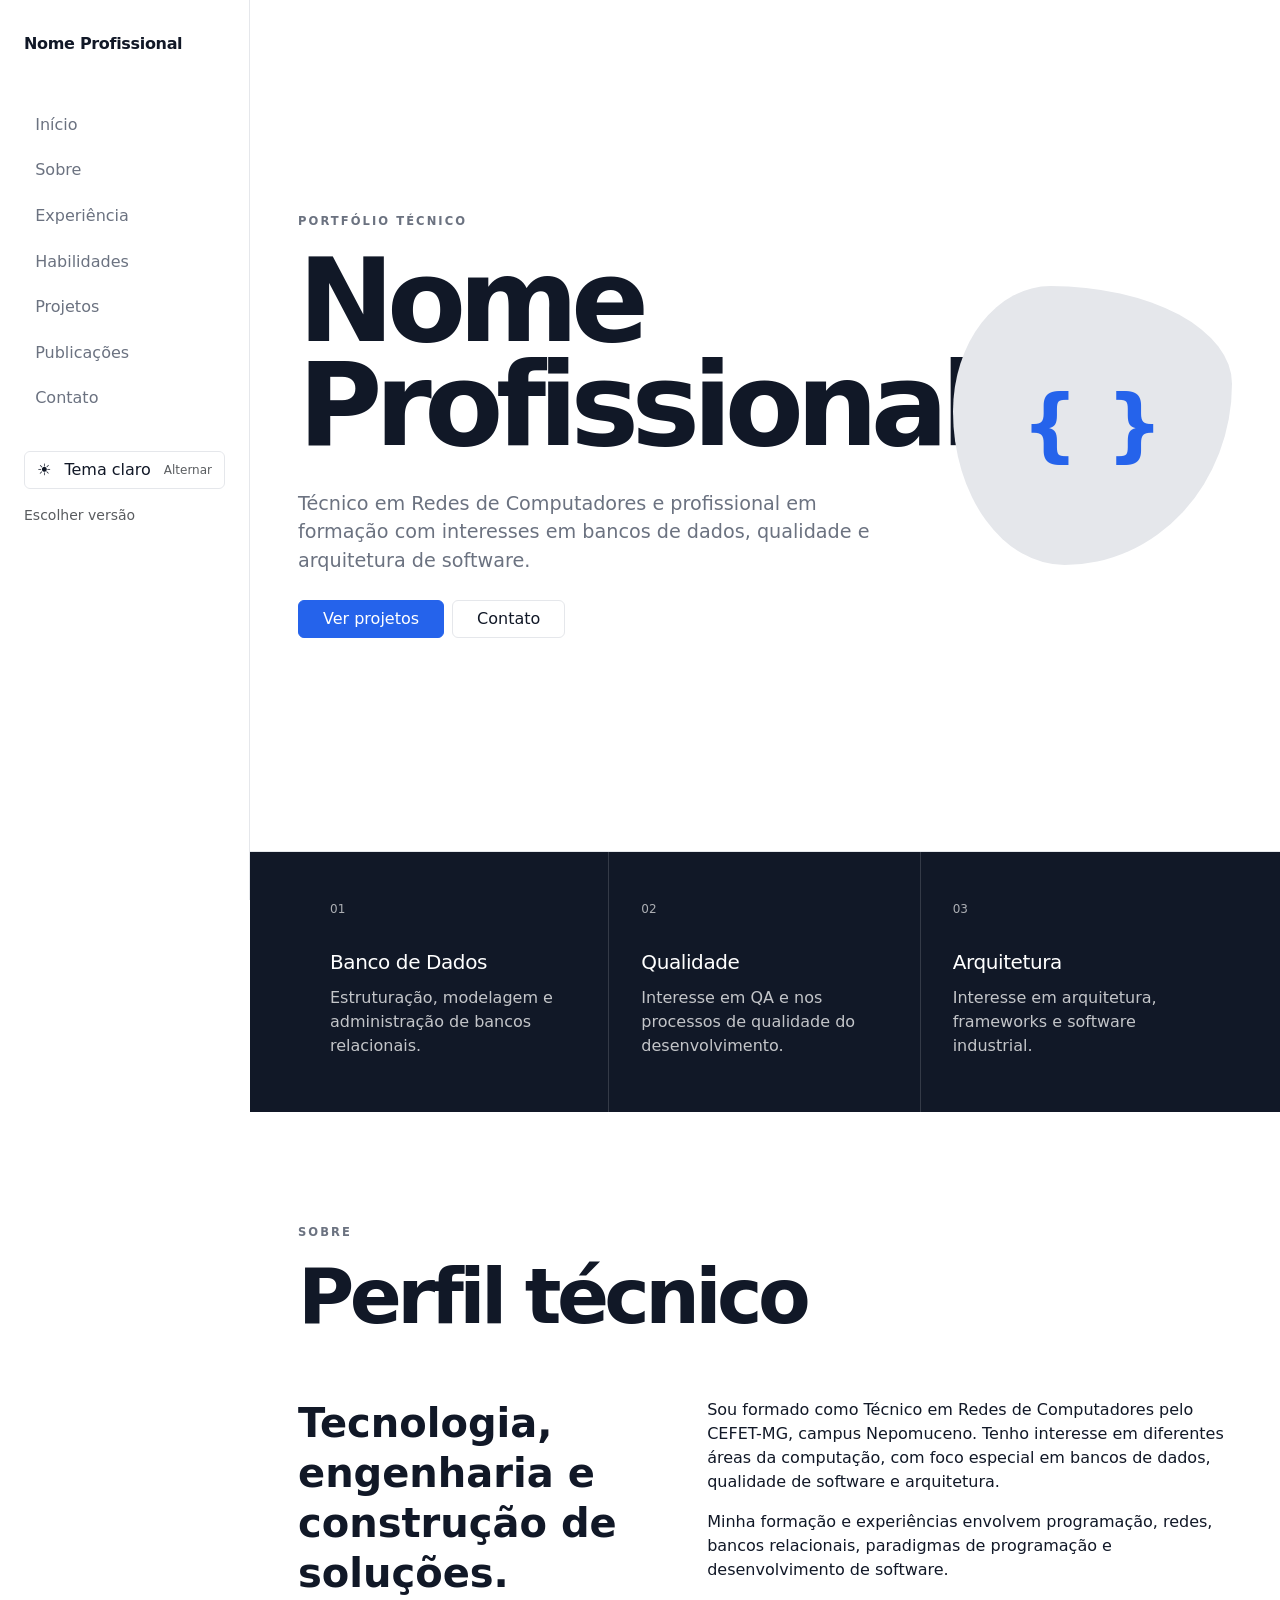
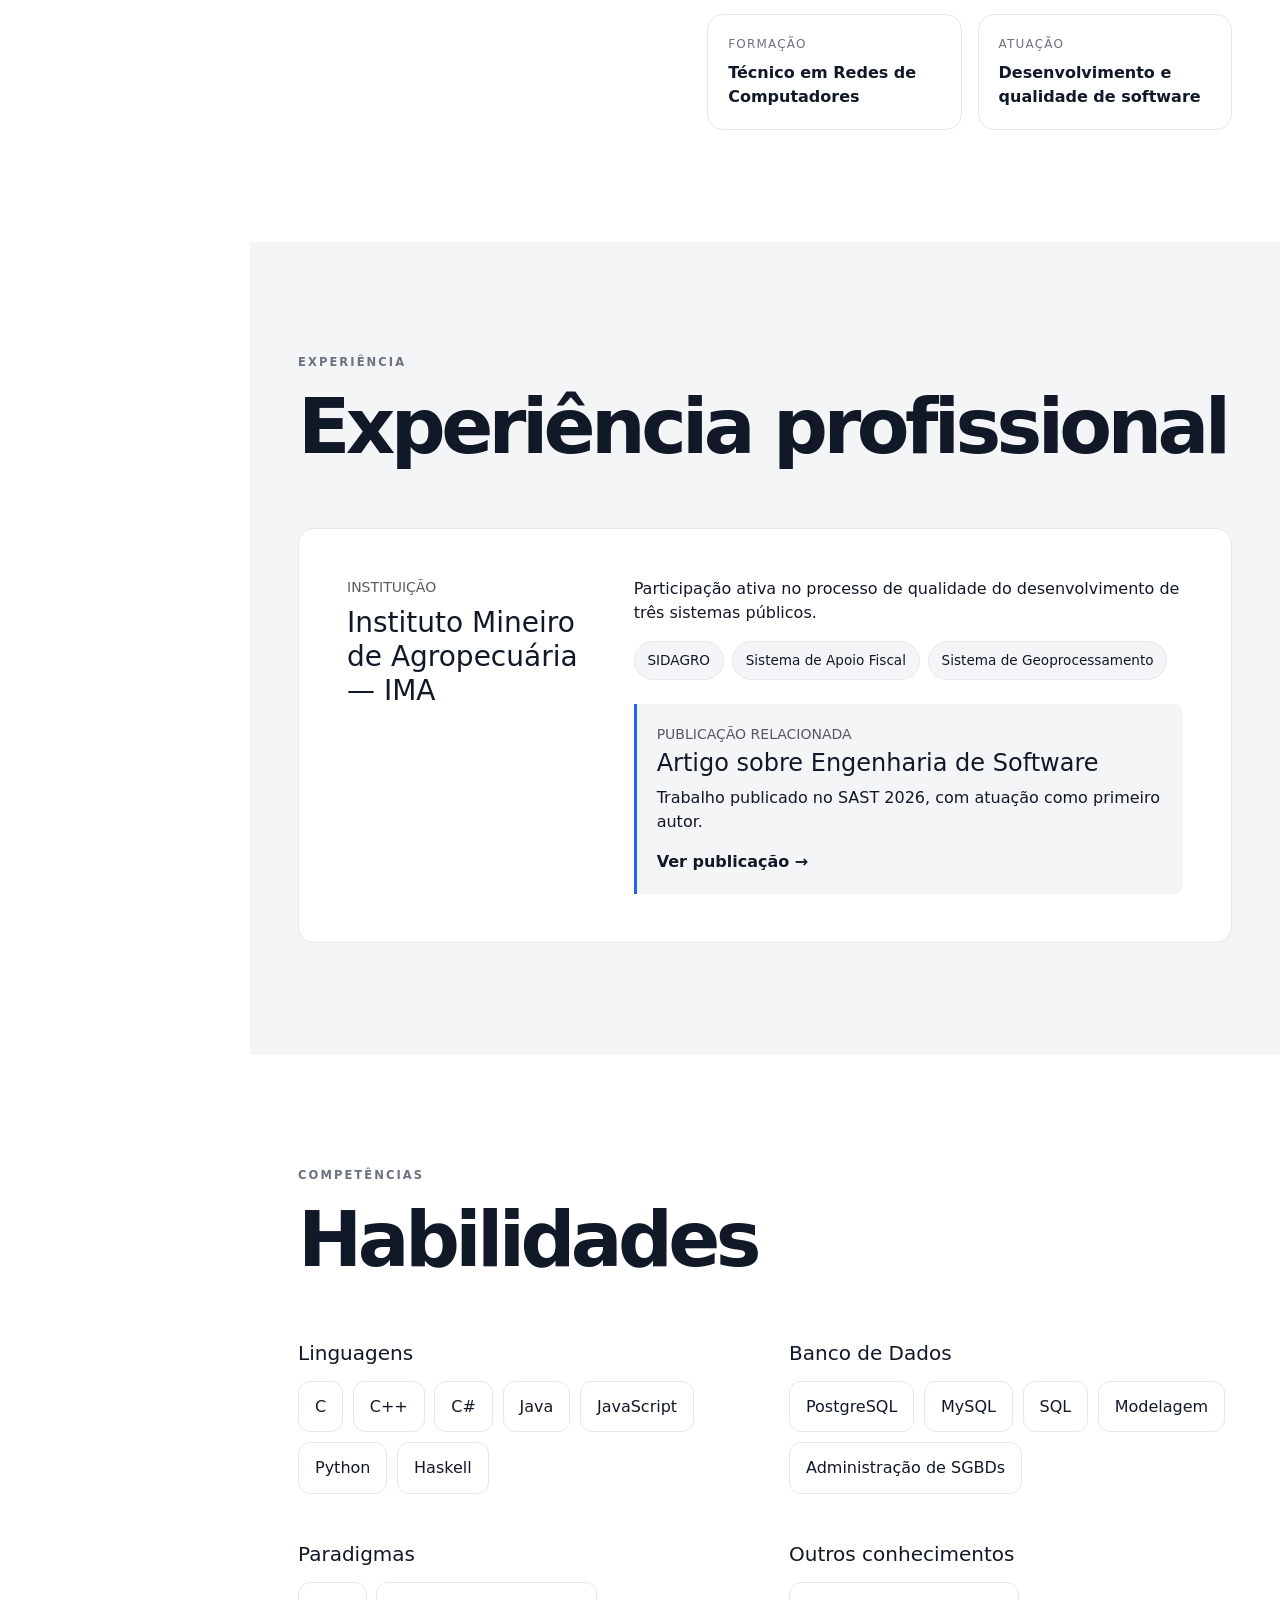
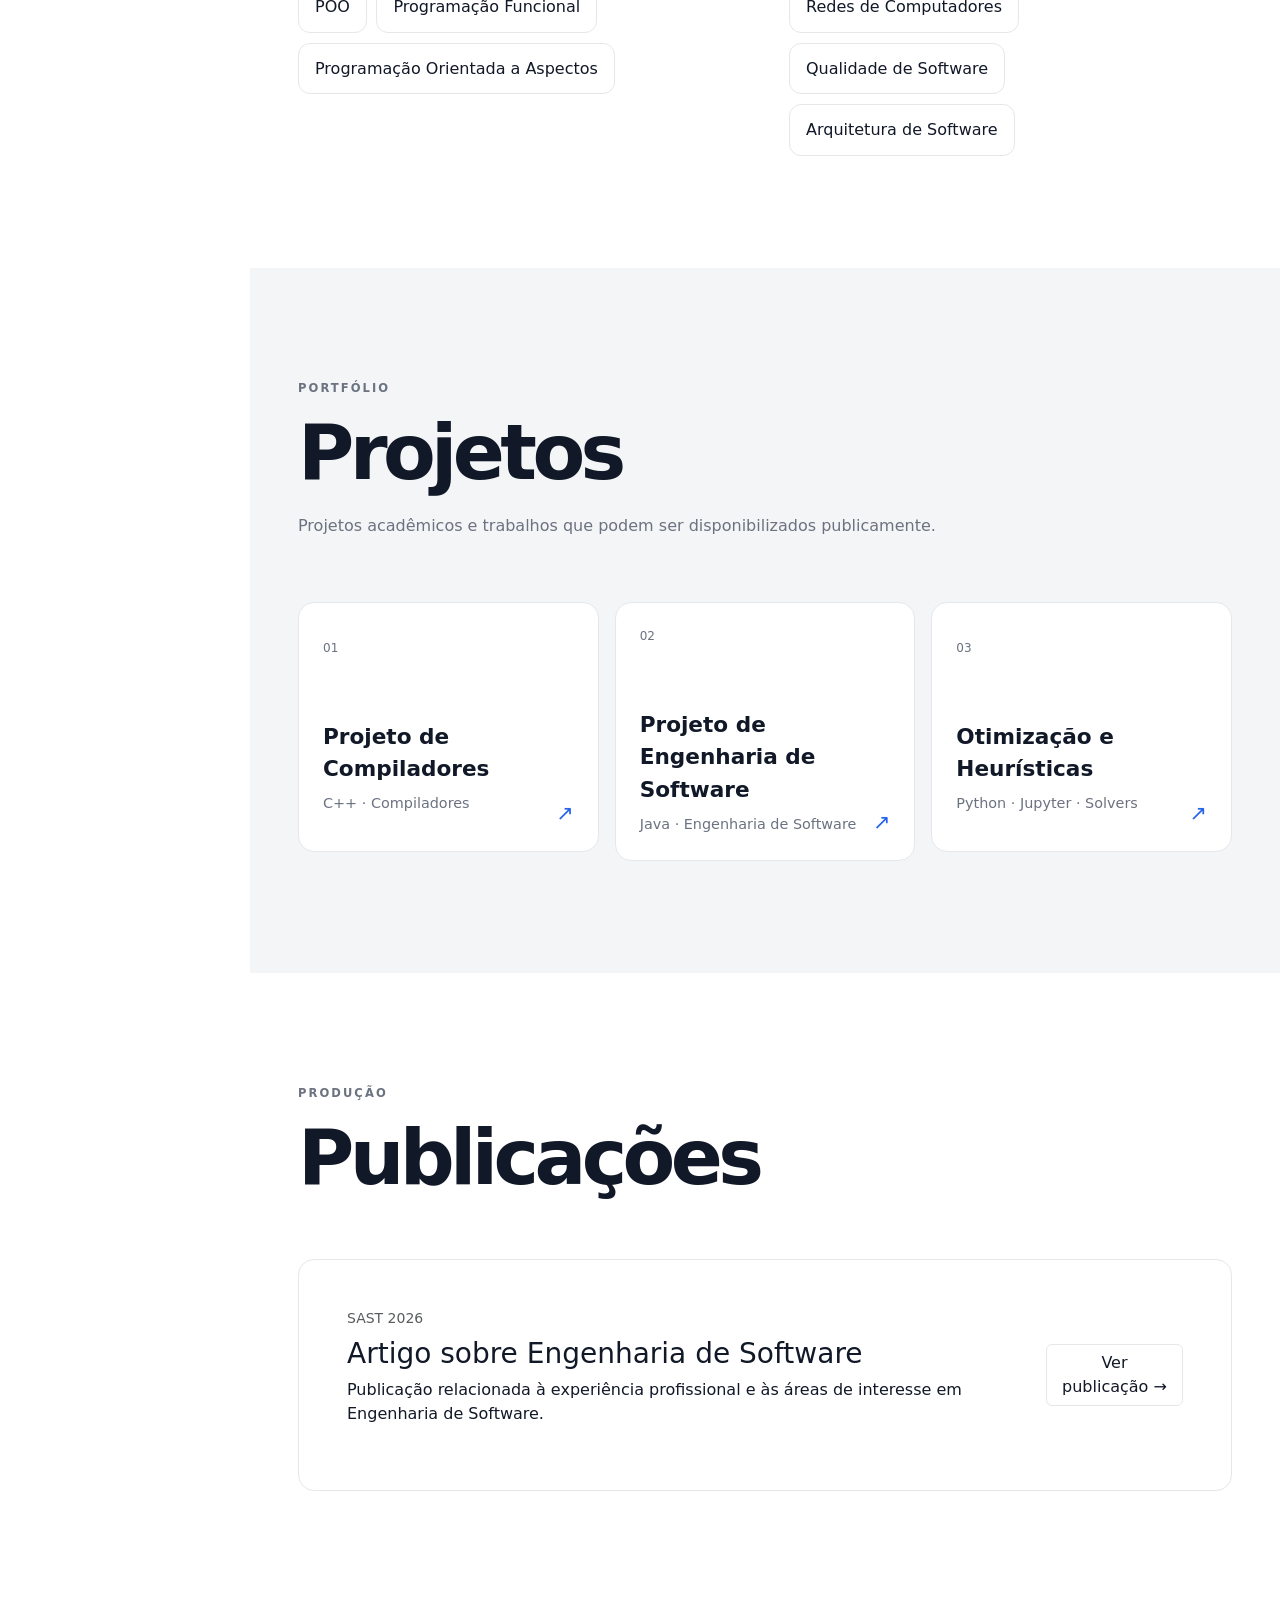
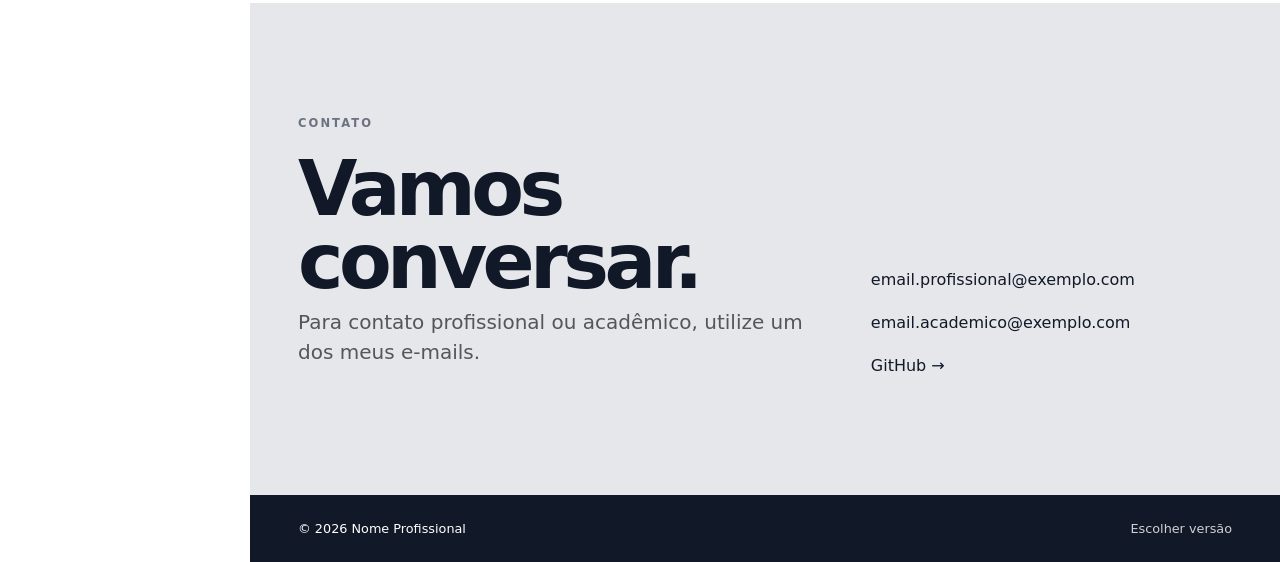
==== bootstrap/index.html @ a3566f50 "[Kennedy] Versão com Bootstrap" ====
<!DOCTYPE html>
<html lang="pt-BR" data-theme="light">
<head>
    <meta charset="UTF-8">
    <meta name="viewport" content="width=device-width, initial-scale=1.0">
    <meta name="description" content="Página pessoal e portfólio técnico de Nome Profissional.">
    <title>Nome Profissional | Portfólio</title>

    <!-- Bootstrap CSS -->
    <link href="https://cdn.jsdelivr.net/npm/bootstrap@5.3.3/dist/css/bootstrap.min.css" rel="stylesheet">

    <!-- Seu CSS personalizado (Ajuste o caminho conforme sua pasta) -->
    <link rel="stylesheet" href="assets/css/style.css">
</head>

<body>

<!-- HEADER MOBILE (Visível apenas em telas menores que 992px) -->
<header class="mobile-header d-lg-none sticky-top">
    <div class="container-fluid d-flex align-items-center justify-content-between py-3">
        <a href="#inicio" class="brand text-decoration-none">Nome Profissional</a>
        <div class="d-flex align-items-center gap-2">
            <button class="btn btn-sm theme-button" id="themeToggleMobile" type="button" aria-label="Alternar tema">
                <span class="theme-icon">☀️</span>
            </button>
            <button class="btn btn-sm menu-button" type="button"
                    data-bs-toggle="offcanvas" data-bs-target="#sidebar"
                    aria-controls="sidebar" aria-label="Abrir menu">
                ☰
            </button>
        </div>
    </div>
</header>

<!-- SIDEBAR LATERAL -->
<div class="offcanvas-lg offcanvas-start sidebar" tabindex="-1" id="sidebar" aria-labelledby="sidebarTitle">
    <div class="offcanvas-header d-lg-none">
        <h2 class="offcanvas-title h5" id="sidebarTitle">Menu</h2>
        <button type="button" class="btn-close" data-bs-dismiss="offcanvas" aria-label="Fechar"></button>
    </div>

    <div class="offcanvas-body d-flex flex-column p-0">
        <div class="sidebar-inner">
            <a href="#inicio" class="brand text-decoration-none d-none d-lg-block">Nome Profissional</a>

            <nav class="nav flex-column gap-1 mt-lg-5">
                <a class="nav-link" href="#inicio">Início</a>
                <a class="nav-link" href="#sobre">Sobre</a>
                <a class="nav-link" href="#experiencia">Experiência</a>
                <a class="nav-link" href="#habilidades">Habilidades</a>
                <a class="nav-link" href="#projetos">Projetos</a>
                <a class="nav-link" href="#publicacoes">Publicações</a>
                <a class="nav-link" href="#contato">Contato</a>
            </nav>

            <div class="sidebar-footer mt-auto">
                <button class="btn theme-button w-100 text-start d-flex align-items-center justify-content-between"
                        id="themeToggle" type="button">
                    <span>
                        <span class="theme-icon me-2">☀️</span>
                        <span class="theme-label">Tema claro</span>
                    </span>
                    <small class="text-muted" style="font-size: 0.75rem;">Alternar</small>
                </button>
                <a class="small text-body-secondary text-decoration-none d-block mt-3" href="../index.html">Escolher
                    versão</a>
            </div>
        </div>
    </div>
</div>

<!-- CONTEÚDO PRINCIPAL DA PÁGINA -->
<main class="page-content">

    <!-- HERO -->
    <section id="inicio" class="hero-section section-block">
        <div class="container-fluid px-4 px-md-5">
            <div class="row align-items-center min-vh-75 g-5">
                <div class="col-lg-8">
                    <p class="eyebrow">PORTFÓLIO TÉCNICO</p>
                    <h1 class="hero-title">Nome Profissional</h1>
                    <p class="hero-subtitle">
                        Técnico em Redes de Computadores e profissional em formação
                        com interesses em bancos de dados, qualidade e arquitetura de software.
                    </p>
                    <div class="d-flex flex-wrap gap-2 mt-4">
                        <a href="#projetos" class="btn btn-primary px-4">Ver projetos</a>
                        <a href="#contato" class="btn btn-outline-secondary px-4">Contato</a>
                    </div>
                </div>

                <div class="col-lg-4">
                    <div class="hero-symbol" aria-hidden="true">
                        <span>{ }</span>
                    </div>
                </div>
            </div>
        </div>
    </section>

    <!-- QUICK INFO -->
    <section class="quick-info section-block">
        <div class="container-fluid px-4 px-md-5">
            <div class="row g-0">
                <div class="col-md-4 info-cell">
                    <span class="info-number">01</span>
                    <h2>Banco de Dados</h2>
                    <p>Estruturação, modelagem e administração de bancos relacionais.</p>
                </div>
                <div class="col-md-4 info-cell">
                    <span class="info-number">02</span>
                    <h2>Qualidade</h2>
                    <p>Interesse em QA e nos processos de qualidade do desenvolvimento.</p>
                </div>
                <div class="col-md-4 info-cell">
                    <span class="info-number">03</span>
                    <h2>Arquitetura</h2>
                    <p>Interesse em arquitetura, frameworks e software industrial.</p>
                </div>
            </div>
        </div>
    </section>

    <!-- SOBRE -->
    <section id="sobre" class="section-block">
        <div class="container-fluid px-4 px-md-5">
            <div class="section-heading">
                <p class="eyebrow">SOBRE</p>
                <h2>Perfil técnico</h2>
            </div>

            <div class="row g-5">
                <div class="col-lg-5">
                    <p class="display-6 fw-semibold lh-sm">
                        Tecnologia, engenharia e construção de soluções.
                    </p>
                </div>
                <div class="col-lg-7">
                    <p>
                        Sou formado como Técnico em Redes de Computadores pelo CEFET-MG,
                        campus Nepomuceno. Tenho interesse em diferentes áreas da computação,
                        com foco especial em bancos de dados, qualidade de software e arquitetura.
                    </p>
                    <p>
                        Minha formação e experiências envolvem programação, redes, bancos
                        relacionais, paradigmas de programação e desenvolvimento de software.
                    </p>

                    <div class="row g-3 mt-3">
                        <div class="col-sm-6">
                            <div class="mini-card">
                                <span>Formação</span>
                                <strong>Técnico em Redes de Computadores</strong>
                            </div>
                        </div>
                        <div class="col-sm-6">
                            <div class="mini-card">
                                <span>Atuação</span>
                                <strong>Desenvolvimento e qualidade de software</strong>
                            </div>
                        </div>
                    </div>
                </div>
            </div>
        </div>
    </section>

    <!-- EXPERIÊNCIA -->
    <section id="experiencia" class="section-block section-muted">
        <div class="container-fluid px-4 px-md-5">
            <div class="section-heading">
                <p class="eyebrow">EXPERIÊNCIA</p>
                <h2>Experiência profissional</h2>
            </div>

            <article class="experience-card">
                <div class="row g-4 align-items-start">
                    <div class="col-lg-4">
                        <p class="small text-body-secondary mb-2">INSTITUIÇÃO</p>
                        <h3>Instituto Mineiro de Agropecuária — IMA</h3>
                    </div>
                    <div class="col-lg-8">
                        <p>
                            Participação ativa no processo de qualidade do desenvolvimento
                            de três sistemas públicos.
                        </p>

                        <div class="tag-list">
                            <span class="tag">SIDAGRO</span>
                            <span class="tag">Sistema de Apoio Fiscal</span>
                            <span class="tag">Sistema de Geoprocessamento</span>
                        </div>

                        <div class="publication-callout mt-4">
                            <p class="small text-body-secondary mb-1">PUBLICAÇÃO RELACIONADA</p>
                            <h4>Artigo sobre Engenharia de Software</h4>
                            <p class="mb-3">
                                Trabalho publicado no SAST 2026, com atuação como primeiro autor.
                            </p>
                            <a href="#" class="text-decoration-none fw-semibold">Ver publicação →</a>
                        </div>
                    </div>
                </div>
            </article>
        </div>
    </section>

    <!-- HABILIDADES -->
    <section id="habilidades" class="section-block">
        <div class="container-fluid px-4 px-md-5">
            <div class="section-heading">
                <p class="eyebrow">COMPETÊNCIAS</p>
                <h2>Habilidades</h2>
            </div>

            <div class="row g-5">
                <div class="col-lg-6">
                    <h3 class="h5 mb-3">Linguagens</h3>
                    <div class="skill-grid">
                        <a class="skill-card" href="https://en.cppreference.com/w/c" target="_blank"
                           rel="noopener">C</a>
                        <a class="skill-card" href="https://en.cppreference.com/w/cpp" target="_blank" rel="noopener">C++</a>
                        <a class="skill-card" href="https://learn.microsoft.com/dotnet/csharp/" target="_blank"
                           rel="noopener">C#</a>
                        <a class="skill-card" href="https://dev.java/" target="_blank" rel="noopener">Java</a>
                        <a class="skill-card" href="https://developer.mozilla.org/docs/Web/JavaScript" target="_blank"
                           rel="noopener">JavaScript</a>
                        <a class="skill-card" href="https://www.python.org/" target="_blank" rel="noopener">Python</a>
                        <a class="skill-card" href="https://www.haskell.org/" target="_blank" rel="noopener">Haskell</a>
                    </div>
                </div>

                <div class="col-lg-6">
                    <h3 class="h5 mb-3">Banco de Dados</h3>
                    <div class="skill-grid">
                        <a class="skill-card" href="https://www.postgresql.org/" target="_blank" rel="noopener">PostgreSQL</a>
                        <a class="skill-card" href="https://www.mysql.com/" target="_blank" rel="noopener">MySQL</a>
                        <a class="skill-card" href="#" target="_blank" rel="noopener">SQL</a>
                        <a class="skill-card" href="#" target="_blank" rel="noopener">Modelagem</a>
                        <a class="skill-card" href="#" target="_blank" rel="noopener">Administração de SGBDs</a>
                    </div>
                </div>

                <div class="col-lg-6">
                    <h3 class="h5 mb-3">Paradigmas</h3>
                    <div class="skill-grid">
                        <a class="skill-card" href="#" target="_blank" rel="noopener">POO</a>
                        <a class="skill-card" href="#" target="_blank" rel="noopener">Programação Funcional</a>
                        <a class="skill-card" href="#" target="_blank" rel="noopener">Programação Orientada a
                            Aspectos</a>
                    </div>
                </div>

                <div class="col-lg-6">
                    <h3 class="h5 mb-3">Outros conhecimentos</h3>
                    <div class="skill-grid">
                        <a class="skill-card" href="#" target="_blank" rel="noopener">Redes de Computadores</a>
                        <a class="skill-card" href="#" target="_blank" rel="noopener">Qualidade de Software</a>
                        <a class="skill-card" href="#" target="_blank" rel="noopener">Arquitetura de Software</a>
                    </div>
                </div>
            </div>
        </div>
    </section>

    <!-- PROJETOS -->
    <section id="projetos" class="section-block section-muted">
        <div class="container-fluid px-4 px-md-5">
            <div class="section-heading">
                <p class="eyebrow">PORTFÓLIO</p>
                <h2>Projetos</h2>
                <p class="section-intro">
                    Projetos acadêmicos e trabalhos que podem ser disponibilizados publicamente.
                </p>
            </div>

            <div class="row g-3">
                <div class="col-md-6 col-xl-4">
                    <button class="project-card w-100 text-start" type="button"
                            data-bs-toggle="modal" data-bs-target="#projectModal"
                            data-project-title="Projeto de Compiladores"
                            data-project-tech="C++ · Compiladores"
                            data-project-summary="Projeto desenvolvido para a disciplina de Compiladores. Este texto é um espaço reservado para o resumo do projeto.">
                        <span class="project-index">01</span>
                        <span class="project-title">Projeto de Compiladores</span>
                        <span class="project-meta">C++ · Compiladores</span>
                        <span class="project-arrow">↗</span>
                    </button>
                </div>

                <div class="col-md-6 col-xl-4">
                    <button class="project-card w-100 text-start" type="button"
                            data-bs-toggle="modal" data-bs-target="#projectModal"
                            data-project-title="Projeto de Engenharia de Software"
                            data-project-tech="Java · Engenharia de Software"
                            data-project-summary="Projeto desenvolvido para a disciplina de Engenharia de Software. Este texto é um espaço reservado para o resumo do projeto.">
                        <span class="project-index">02</span>
                        <span class="project-title">Projeto de Engenharia de Software</span>
                        <span class="project-meta">Java · Engenharia de Software</span>
                        <span class="project-arrow">↗</span>
                    </button>
                </div>

                <div class="col-md-6 col-xl-4">
                    <button class="project-card w-100 text-start" type="button"
                            data-bs-toggle="modal" data-bs-target="#projectModal"
                            data-project-title="Otimização e Heurísticas"
                            data-project-tech="Python · Jupyter · Solvers"
                            data-project-summary="Notebooks e implementações desenvolvidos para a disciplina de Programação Matemática. Este texto é um espaço reservado para o resumo do projeto.">
                        <span class="project-index">03</span>
                        <span class="project-title">Otimização e Heurísticas</span>
                        <span class="project-meta">Python · Jupyter · Solvers</span>
                        <span class="project-arrow">↗</span>
                    </button>
                </div>
            </div>
        </div>
    </section>

    <!-- PUBLICAÇÕES -->
    <section id="publicacoes" class="section-block">
        <div class="container-fluid px-4 px-md-5">
            <div class="section-heading">
                <p class="eyebrow">PRODUÇÃO</p>
                <h2>Publicações</h2>
            </div>

            <article class="publication-card">
                <div>
                    <p class="small text-body-secondary mb-2">SAST 2026</p>
                    <h3>Artigo sobre Engenharia de Software</h3>
                    <p>
                        Publicação relacionada à experiência profissional e às áreas de
                        interesse em Engenharia de Software.
                    </p>
                </div>
                <a href="#" class="btn btn-outline-secondary">Ver publicação →</a>
            </article>
        </div>
    </section>

    <!-- CONTATO -->
    <section id="contato" class="contact-section section-block">
        <div class="container-fluid px-4 px-md-5">
            <div class="row align-items-end g-5">
                <div class="col-lg-7">
                    <p class="eyebrow">CONTATO</p>
                    <h2>Vamos conversar.</h2>
                    <p class="lead text-body-secondary">
                        Para contato profissional ou acadêmico, utilize um dos meus e-mails.
                    </p>
                </div>
                <div class="col-lg-5">
                    <div class="contact-links">
                        <a href="mailto:email.profissional@exemplo.com">email.profissional@exemplo.com</a>
                        <a href="mailto:email.academico@exemplo.com">email.academico@exemplo.com</a>
                        <a href="#" target="_blank" rel="noopener">GitHub →</a>
                    </div>
                </div>
            </div>
        </div>
    </section>
</main>

<!-- MODAL DE PROJETO -->
<div class="modal fade" id="projectModal" tabindex="-1" aria-labelledby="projectModalLabel" aria-hidden="true">
    <div class="modal-dialog modal-dialog-centered">
        <div class="modal-content">
            <div class="modal-header border-0">
                <div>
                    <p class="eyebrow mb-2">PROJETO</p>
                    <h2 class="modal-title h3" id="projectModalLabel">Projeto</h2>
                </div>
                <button type="button" class="btn-close" data-bs-dismiss="modal" aria-label="Fechar"></button>
            </div>
            <div class="modal-body pt-0">
                <p id="projectModalTech" class="text-body-secondary"></p>
                <p id="projectModalSummary"></p>
                <a id="projectModalLink" href="#" class="btn btn-primary mt-2">Ver no GitHub →</a>
            </div>
        </div>
    </div>
</div>

<!-- RODAPÉ DA PÁGINA -->
<footer class="footer">
    <div class="container-fluid px-4 px-md-5 d-flex flex-column flex-md-row justify-content-between gap-2">
        <span>© 2026 Nome Profissional</span>
        <a href="../index.html">Escolher versão</a>
    </div>
</footer>

<!-- Scripts do Bootstrap e Personalizado -->
<script src="https://cdn.jsdelivr.net/npm/bootstrap@5.3.3/dist/js/bootstrap.bundle.min.js"></script>
<script src="assets/js/script.js"></script>
</body>
</html>
---- bootstrap/assets/css/style.css ----
/* =========================================================
   Página Pessoal — Bootstrap
   ========================================================= */

/* TEMA 1: CLARO */
html[data-theme="light"] {
    --site-bg: #ffffff;
    --site-surface: #f4f5f7;
    --site-surface-strong: #e5e7eb;
    --site-text: #111827;
    --site-muted: #6b7280;
    --site-border: #e5e7eb;
    --site-accent: #2563eb;
    --site-accent-hover: #1d4ed8;
    --site-sidebar: #f8fafc;
    --site-quick-bg: #111827;
    --site-quick-text: #ffffff;
    --bs-btn-close-filter: none;
}

/* TEMA 2: ESCURO */
html[data-theme="dark"] {
    --site-bg: #0b0f19;
    --site-surface: #111827;
    --site-surface-strong: #1f2937;
    --site-text: #f3f4f6;
    --site-muted: #9ca3af;
    --site-border: #2d3748;
    --site-accent: #38bdf8;
    --site-accent-hover: #7dd3fc;
    --site-sidebar: #0d1322;
    --site-quick-bg: #1e293b;
    --site-quick-text: #f8fafc;
    --bs-btn-close-filter: invert(1) grayscale(100%) brightness(200%);
}

/* TEMA 3: MARROM CLARO */
html[data-theme="warm"] {
    --site-bg: #faf7f2;
    --site-surface: #f2ebd9;
    --site-surface-strong: #e6dac8;
    --site-text: #2d241e;
    --site-muted: #7a6b5d;
    --site-border: #e2d5c3;
    --site-accent: #8c5332;
    --site-accent-hover: #6e3e23;
    --site-sidebar: #f5efe6;
    --site-quick-bg: #3a2e26;
    --site-quick-text: #faf7f2;
    --bs-btn-close-filter: none;
}

:root {
    --site-radius: 1rem;
    --site-transition: 200ms ease;
}

html {
    scroll-behavior: smooth;
    scroll-padding-top: 2rem;
}

@media (max-width: 991.98px) {
    html {
        scroll-padding-top: 5rem;
    }
}

body {
    background: var(--site-bg);
    color: var(--site-text);
    transition: background-color var(--site-transition), color var(--site-transition);
}

a {
    color: inherit;
}

/* ---------------------------------------------------------
   MENU LATERAL (SIDEBAR)
   --------------------------------------------------------- */
.sidebar {
    background: var(--site-sidebar);
    border-right: 1px solid var(--site-border);
    transition: background-color var(--site-transition), border-color var(--site-transition);
}

@media (min-width: 992px) {
    .sidebar {
        position: fixed;
        top: 0;
        left: 0;
        bottom: 0;
        width: 250px;
        height: 100vh;
        z-index: 1030;
        overflow-y: auto;
    }

    .sidebar-inner {
        height: 100%;
        min-height: 100%;
    }
}

.sidebar-inner {
    padding: 2rem 1.5rem;
    display: flex;
    flex-direction: column;
}

.brand {
    color: var(--site-text);
    font-weight: 700;
    letter-spacing: -0.02em;
}

.sidebar .nav-link {
    color: var(--site-muted);
    padding: 0.55rem 0.7rem;
    border-radius: 0.5rem;
    transition: background-color var(--site-transition), color var(--site-transition);
}

.sidebar .nav-link:hover,
.sidebar .nav-link:focus,
.sidebar .nav-link.active {
    color: var(--site-text);
    background: var(--site-surface-strong);
}

.sidebar-footer {
    padding-top: 2rem;
}

/* ---------------------------------------------------------
   CONTEÚDO DA PÁGINA & FOOTER
   --------------------------------------------------------- */
@media (min-width: 992px) {
    .page-content,
    .footer {
        margin-left: 250px;
    }
}

@media (max-width: 991.98px) {
    .page-content,
    .footer {
        margin-left: 0;
    }

    .sidebar {
        width: min(300px, 86vw);
    }
}

.section-block {
    padding: 7rem 0;
}

.min-vh-75 {
    min-height: 75vh;
}

.eyebrow {
    color: var(--site-muted);
    font-size: 0.72rem;
    font-weight: 700;
    letter-spacing: 0.18em;
    margin-bottom: 1.25rem;
}

/* ---------------------------------------------------------
   HERO & QUICK INFO
   --------------------------------------------------------- */
.hero-section {
    border-bottom: 1px solid var(--site-border);
}

.hero-title {
    max-width: 900px;
    font-size: clamp(3.5rem, 9vw, 8rem);
    line-height: 0.9;
    letter-spacing: -0.065em;
    font-weight: 800;
}

.hero-subtitle {
    max-width: 700px;
    margin-top: 2rem;
    color: var(--site-muted);
    font-size: clamp(1.05rem, 1.5vw, 1.35rem);
    line-height: 1.5;
}

.hero-symbol {
    width: min(100%, 300px);
    aspect-ratio: 1;
    margin-left: auto;
    border-radius: 35% 65% 60% 40% / 45% 35% 65% 55%;
    background: var(--site-surface-strong);
    display: grid;
    place-items: center;
    font-size: 5rem;
    font-weight: 800;
    color: var(--site-accent);
    transition: background-color var(--site-transition), color var(--site-transition);
}

.quick-info {
    background: var(--site-quick-bg);
    color: var(--site-quick-text);
    padding: 0;
    transition: background-color var(--site-transition), color var(--site-transition);
}

.info-cell {
    padding: 3rem 2rem;
    min-height: 260px;
    border-right: 1px solid rgba(255, 255, 255, 0.15);
}

.info-cell:last-child {
    border-right: 0;
}

.info-number {
    display: block;
    font-size: 0.75rem;
    opacity: 0.65;
    margin-bottom: 2rem;
}

.info-cell h2 {
    font-size: 1.25rem;
    letter-spacing: -0.02em;
}

.info-cell p {
    max-width: 330px;
    margin: 0.75rem 0 0;
    opacity: 0.75;
}

/* ---------------------------------------------------------
   SEÇÕES & CARDS
   --------------------------------------------------------- */
.section-heading {
    margin-bottom: 4rem;
}

.section-heading h2,
.contact-section h2 {
    font-size: clamp(2.8rem, 6vw, 5.5rem);
    letter-spacing: -0.06em;
    line-height: 0.95;
    font-weight: 800;
}

.section-intro {
    max-width: 650px;
    color: var(--site-muted);
    margin-top: 1.5rem;
}

.section-muted {
    background: var(--site-surface);
    transition: background-color var(--site-transition);
}

.mini-card,
.experience-card,
.publication-card {
    border: 1px solid var(--site-border);
    background: var(--site-bg);
    border-radius: var(--site-radius);
    transition: border-color var(--site-transition), background-color var(--site-transition);
}

.mini-card {
    padding: 1.25rem;
    height: 100%;
}

.mini-card span {
    display: block;
    color: var(--site-muted);
    font-size: 0.75rem;
    text-transform: uppercase;
    letter-spacing: 0.1em;
    margin-bottom: 0.5rem;
}

.experience-card {
    padding: clamp(1.5rem, 4vw, 3rem);
}

.tag-list {
    display: flex;
    flex-wrap: wrap;
    gap: 0.5rem;
}

.tag {
    display: inline-flex;
    align-items: center;
    padding: 0.5rem 0.8rem;
    border: 1px solid var(--site-border);
    border-radius: 999px;
    font-size: 0.85rem;
    background: var(--site-surface);
}

.publication-callout {
    padding: 1.25rem;
    border-left: 3px solid var(--site-accent);
    background: var(--site-surface);
    border-radius: 0 0.5rem 0.5rem 0;
}

.skill-grid {
    display: flex;
    flex-wrap: wrap;
    gap: 0.6rem;
}

.skill-card {
    display: inline-flex;
    align-items: center;
    padding: 0.8rem 1rem;
    border: 1px solid var(--site-border);
    border-radius: 0.75rem;
    text-decoration: none;
    background: var(--site-bg);
    transition: transform var(--site-transition), border-color var(--site-transition), background-color var(--site-transition), box-shadow var(--site-transition);
}

.skill-card:hover,
.skill-card:focus {
    color: inherit;
    transform: translateY(-2px);
    border-color: var(--site-accent);
    background: var(--site-surface);
    box-shadow: 0 4px 12px rgba(0, 0, 0, 0.08);
}

.project-card {
    position: relative;
    min-height: 250px;
    padding: 1.5rem;
    border: 1px solid var(--site-border);
    border-radius: var(--site-radius);
    background: var(--site-bg);
    color: var(--site-text);
    transition: transform var(--site-transition), background-color var(--site-transition), border-color var(--site-transition), box-shadow var(--site-transition);
}

.project-card:hover,
.project-card:focus {
    transform: translateY(-4px);
    border-color: var(--site-accent);
    box-shadow: 0 8px 20px rgba(0, 0, 0, 0.1);
}

.project-index,
.project-meta,
.project-title,
.project-arrow {
    display: block;
}

.project-index {
    color: var(--site-muted);
    font-size: 0.75rem;
    margin-bottom: 4rem;
}

.project-title {
    font-size: 1.35rem;
    font-weight: 700;
    max-width: 260px;
}

.project-meta {
    color: var(--site-muted);
    margin-top: 0.5rem;
    font-size: 0.9rem;
}

.project-arrow {
    position: absolute;
    right: 1.5rem;
    bottom: 1.35rem;
    font-size: 1.3rem;
    color: var(--site-accent);
}

.modal-content {
    background: var(--site-bg);
    color: var(--site-text);
    border: 1px solid var(--site-border);
    border-radius: var(--site-radius);
}

.modal .btn-close {
    filter: var(--bs-btn-close-filter, none);
}

.publication-card {
    padding: clamp(1.5rem, 4vw, 3rem);
    display: flex;
    align-items: center;
    justify-content: space-between;
    gap: 2rem;
}

.contact-section {
    background: var(--site-surface-strong);
}

.contact-links {
    display: flex;
    flex-direction: column;
    gap: 0.85rem;
}

.contact-links a {
    width: fit-content;
    text-decoration: none;
    border-bottom: 1px solid var(--site-border);
    padding-bottom: 0.25rem;
    transition: color var(--site-transition), border-color var(--site-transition);
}

.contact-links a:hover {
    color: var(--site-accent);
    border-color: var(--site-accent);
}

.footer {
    padding: 1.5rem 0;
    background: var(--site-quick-bg);
    color: var(--site-quick-text);
    font-size: 0.8rem;
    transition: background-color var(--site-transition), color var(--site-transition);
}

.footer a {
    text-decoration: none;
    opacity: 0.8;
}

.footer a:hover {
    opacity: 1;
}

/* ---------------------------------------------------------
   BOTÕES E COMPONENTES
   --------------------------------------------------------- */
.btn-primary {
    background-color: var(--site-accent);
    border-color: var(--site-accent);
    color: #ffffff;
}

.btn-primary:hover,
.btn-primary:focus,
.btn-primary:active {
    background-color: var(--site-accent-hover) !important;
    border-color: var(--site-accent-hover) !important;
    color: #ffffff !important;
}

.btn-outline-secondary {
    color: var(--site-text);
    border-color: var(--site-border);
}

.btn-outline-secondary:hover,
.btn-outline-secondary:focus {
    background-color: var(--site-surface-strong);
    color: var(--site-text);
    border-color: var(--site-border);
}

.theme-button,
.menu-button {
    color: var(--site-text);
    border-color: var(--site-border);
    background: transparent;
}

.theme-button:hover,
.menu-button:hover {
    color: var(--site-text);
    background: var(--site-surface-strong);
    border-color: var(--site-border);
}

.mobile-header {
    background: var(--site-sidebar);
    border-bottom: 1px solid var(--site-border);
    transition: background-color var(--site-transition), border-color var(--site-transition);
}

/* ---------------------------------------------------------
   RESPONSIVIDADE
   --------------------------------------------------------- */
@media (max-width: 991.98px) {
    .section-block {
        padding: 5rem 0;
    }

    .hero-symbol {
        margin: 0;
        width: min(100%, 220px);
    }

    .info-cell {
        border-right: 0;
        border-bottom: 1px solid rgba(255, 255, 255, 0.15);
    }

    .info-cell:last-child {
        border-bottom: 0;
    }
}

@media (max-width: 767.98px) {
    .hero-title {
        font-size: clamp(3.2rem, 16vw, 5.5rem);
    }

    .hero-symbol {
        margin-inline: auto;
    }

    .publication-card {
        flex-direction: column;
        align-items: flex-start;
    }
}
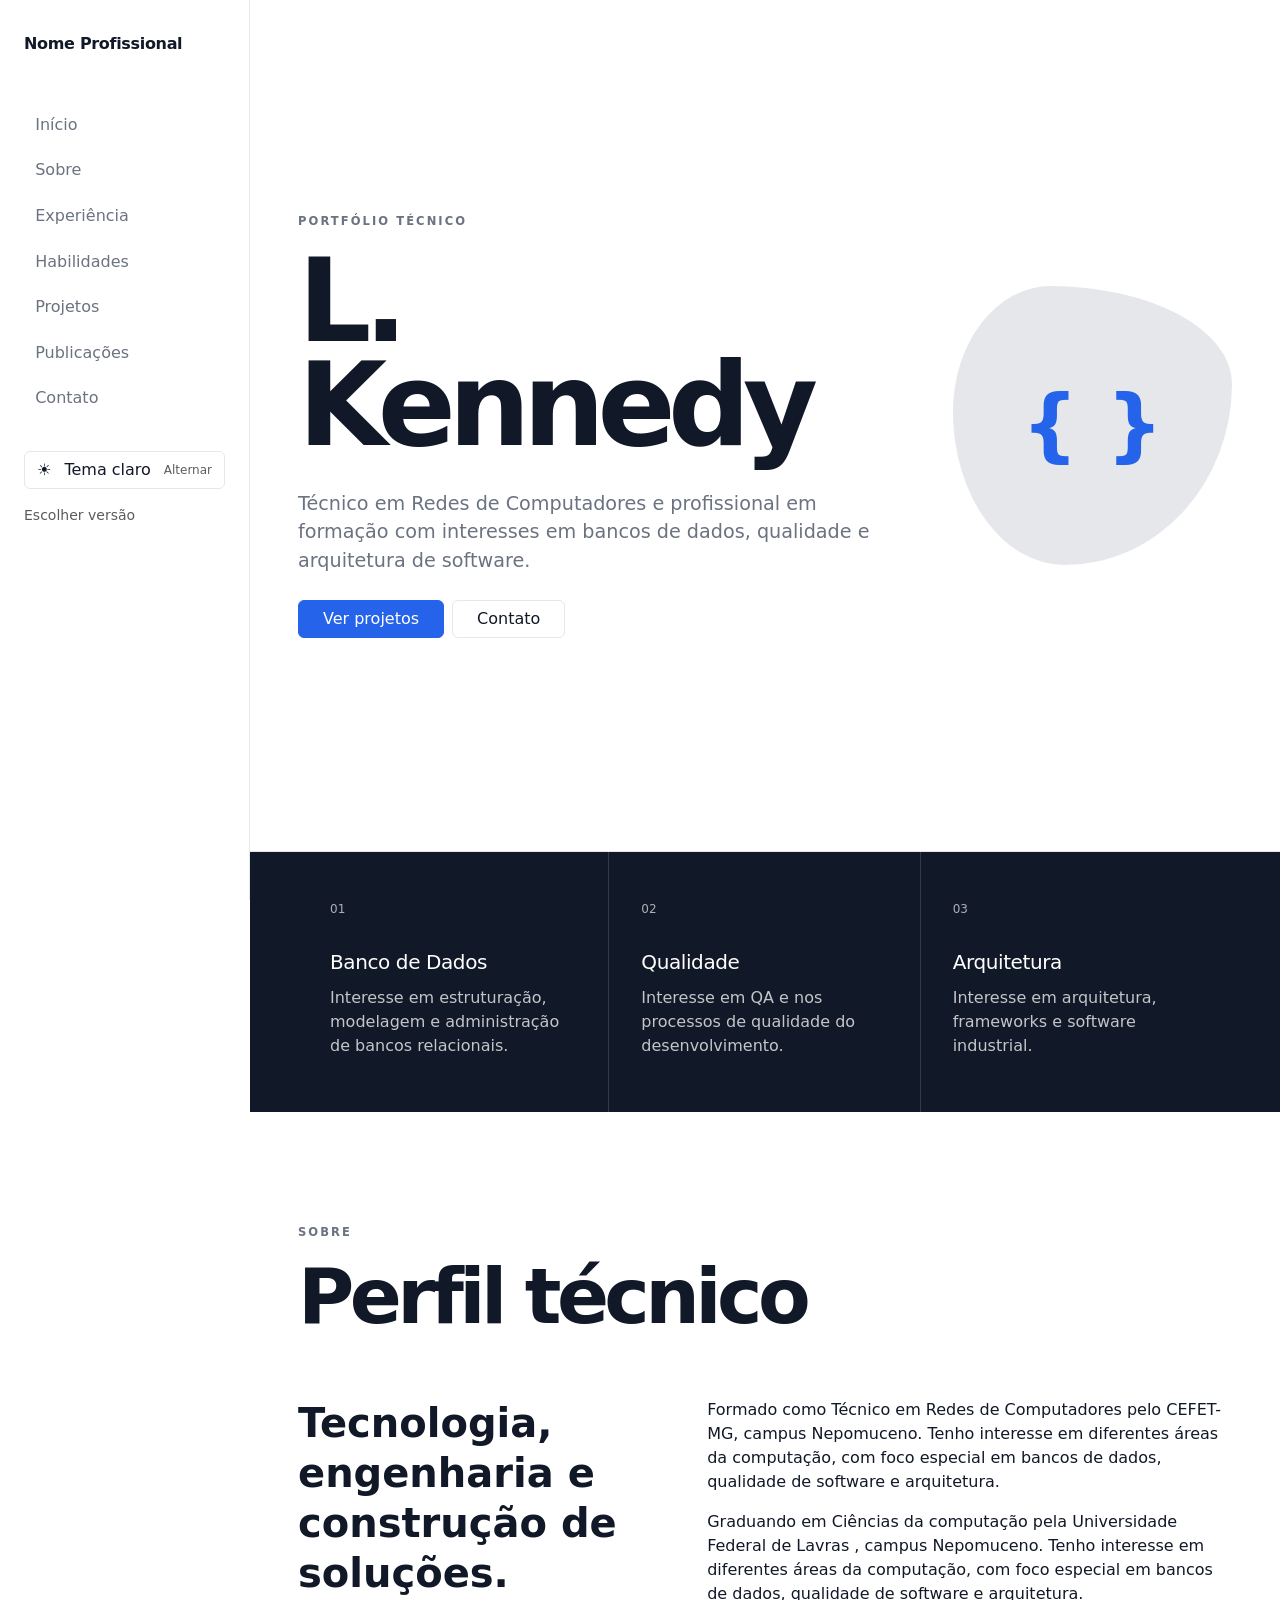
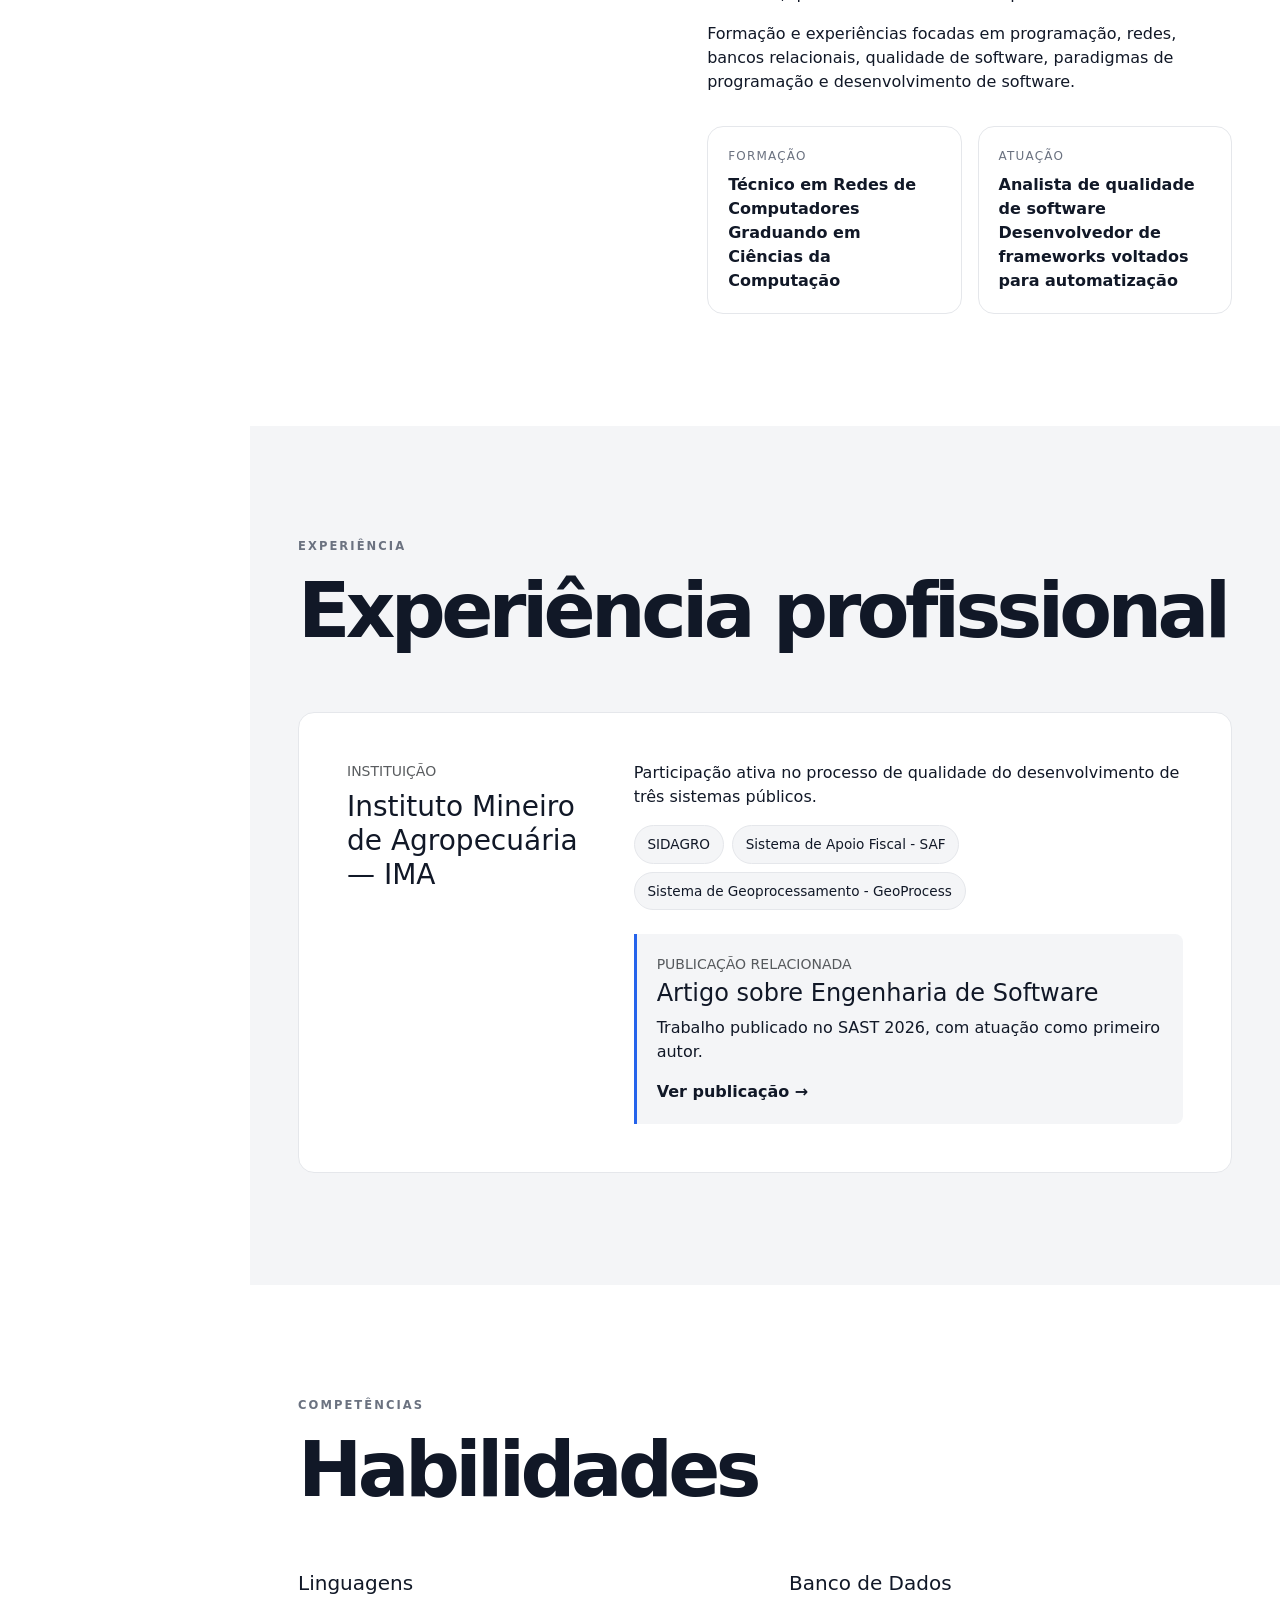
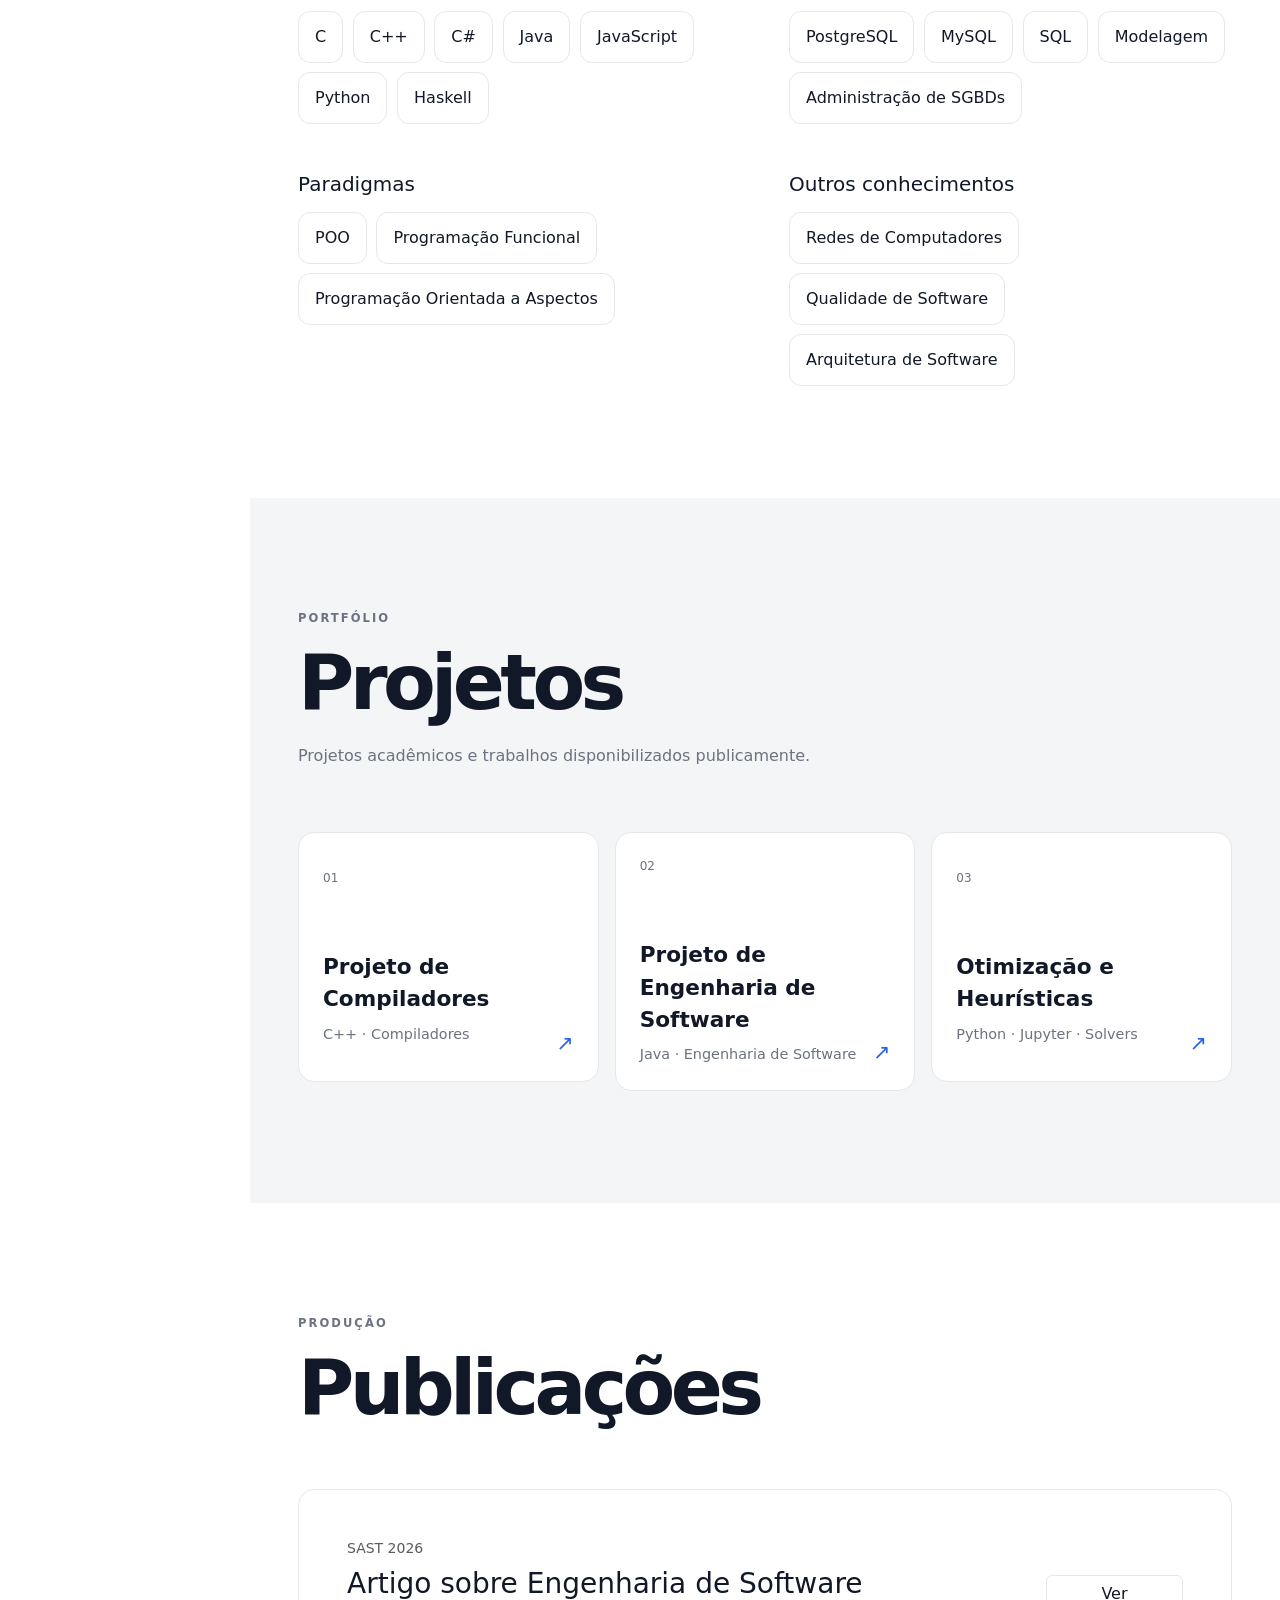
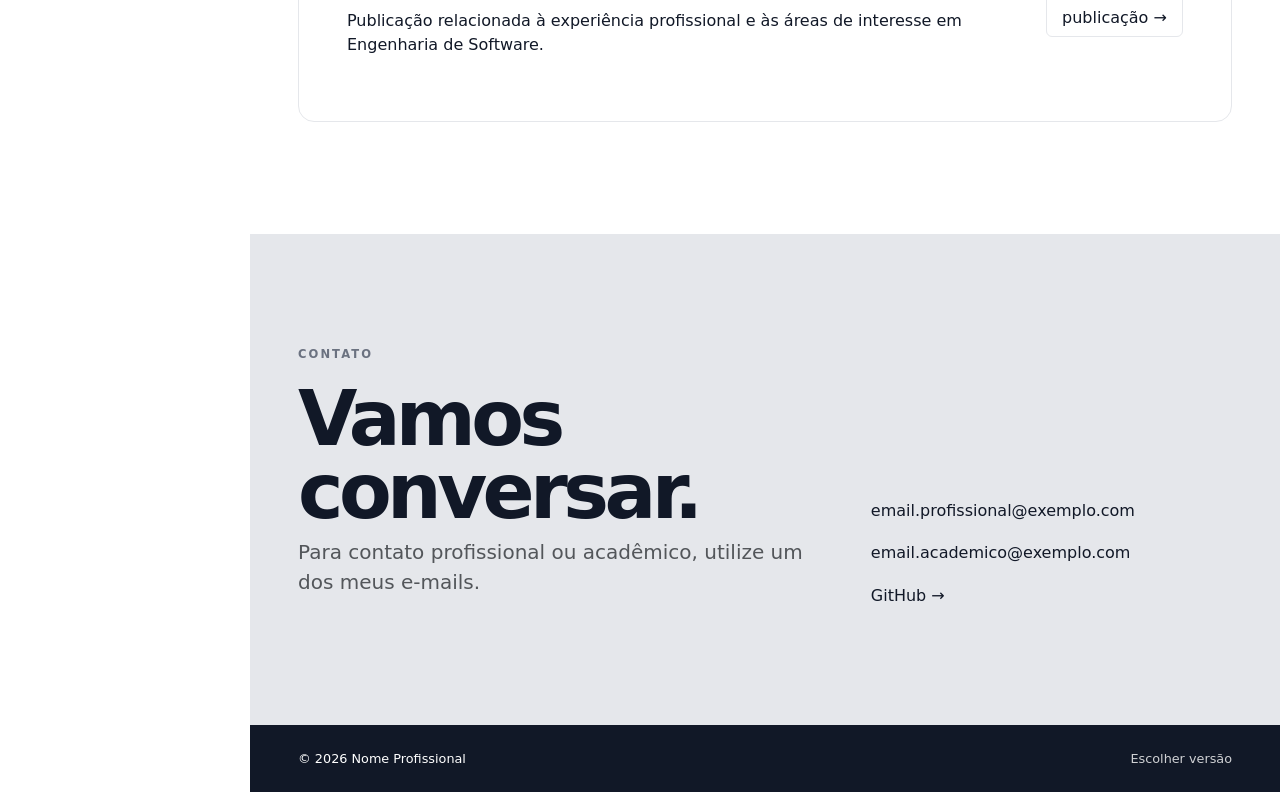
==== commit 064827cf: "[Kennedy] Atualização das informações básicas da página inicial" ====
--- a/bootstrap/index.html
+++ b/bootstrap/index.html
@@ -9,13 +9,12 @@
     <!-- Bootstrap CSS -->
     <link href="https://cdn.jsdelivr.net/npm/bootstrap@5.3.3/dist/css/bootstrap.min.css" rel="stylesheet">
 
-    <!-- Seu CSS personalizado (Ajuste o caminho conforme sua pasta) -->
     <link rel="stylesheet" href="assets/css/style.css">
 </head>
 
 <body>
 
-<!-- HEADER MOBILE (Visível apenas em telas menores que 992px) -->
+<!-- HEADER MOBILE -->
 <header class="mobile-header d-lg-none sticky-top">
     <div class="container-fluid d-flex align-items-center justify-content-between py-3">
         <a href="#inicio" class="brand text-decoration-none">Nome Profissional</a>
@@ -78,10 +77,10 @@
             <div class="row align-items-center min-vh-75 g-5">
                 <div class="col-lg-8">
                     <p class="eyebrow">PORTFÓLIO TÉCNICO</p>
-                    <h1 class="hero-title">Nome Profissional</h1>
+                    <h1 class="hero-title">L. Kennedy</h1>
                     <p class="hero-subtitle">
-                        Técnico em Redes de Computadores e profissional em formação
-                        com interesses em bancos de dados, qualidade e arquitetura de software.
+                        Técnico em Redes de Computadores e profissional em formação com interesses em bancos de dados,
+                        qualidade e arquitetura de software.
                     </p>
                     <div class="d-flex flex-wrap gap-2 mt-4">
                         <a href="#projetos" class="btn btn-primary px-4">Ver projetos</a>
@@ -91,7 +90,7 @@
 
                 <div class="col-lg-4">
                     <div class="hero-symbol" aria-hidden="true">
-                        <span>{ }</span>
+                        <span>{  }</span>
                     </div>
                 </div>
             </div>
@@ -105,7 +104,7 @@
                 <div class="col-md-4 info-cell">
                     <span class="info-number">01</span>
                     <h2>Banco de Dados</h2>
-                    <p>Estruturação, modelagem e administração de bancos relacionais.</p>
+                    <p>Interesse em estruturação, modelagem e administração de bancos relacionais.</p>
                 </div>
                 <div class="col-md-4 info-cell">
                     <span class="info-number">02</span>
@@ -137,13 +136,18 @@
                 </div>
                 <div class="col-lg-7">
                     <p>
-                        Sou formado como Técnico em Redes de Computadores pelo CEFET-MG,
+                        Formado como Técnico em Redes de Computadores pelo CEFET-MG,
                         campus Nepomuceno. Tenho interesse em diferentes áreas da computação,
                         com foco especial em bancos de dados, qualidade de software e arquitetura.
                     </p>
                     <p>
-                        Minha formação e experiências envolvem programação, redes, bancos
-                        relacionais, paradigmas de programação e desenvolvimento de software.
+                        Graduando em Ciências da computação pela Universidade Federal de Lavras ,
+                        campus Nepomuceno. Tenho interesse em diferentes áreas da computação,
+                        com foco especial em bancos de dados, qualidade de software e arquitetura.
+                    </p>
+                    <p>
+                        Formação e experiências focadas em programação, redes, bancos
+                        relacionais, qualidade de software, paradigmas de programação e desenvolvimento de software.
                     </p>
 
                     <div class="row g-3 mt-3">
@@ -151,12 +155,14 @@
                             <div class="mini-card">
                                 <span>Formação</span>
                                 <strong>Técnico em Redes de Computadores</strong>
+                                <strong>Graduando em Ciências da Computação</strong>
                             </div>
                         </div>
                         <div class="col-sm-6">
                             <div class="mini-card">
                                 <span>Atuação</span>
-                                <strong>Desenvolvimento e qualidade de software</strong>
+                                <strong>Analista de qualidade de software</strong>
+                                <strong>Desenvolvedor de frameworks voltados para automatização</strong>
                             </div>
                         </div>
                     </div>
@@ -187,8 +193,8 @@
 
                         <div class="tag-list">
                             <span class="tag">SIDAGRO</span>
-                            <span class="tag">Sistema de Apoio Fiscal</span>
-                            <span class="tag">Sistema de Geoprocessamento</span>
+                            <span class="tag">Sistema de Apoio Fiscal - SAF</span>
+                            <span class="tag">Sistema de Geoprocessamento - GeoProcess</span>
                         </div>
 
                         <div class="publication-callout mt-4">
@@ -270,7 +276,7 @@
                 <p class="eyebrow">PORTFÓLIO</p>
                 <h2>Projetos</h2>
                 <p class="section-intro">
-                    Projetos acadêmicos e trabalhos que podem ser disponibilizados publicamente.
+                    Projetos acadêmicos e trabalhos disponibilizados publicamente.
                 </p>
             </div>
 
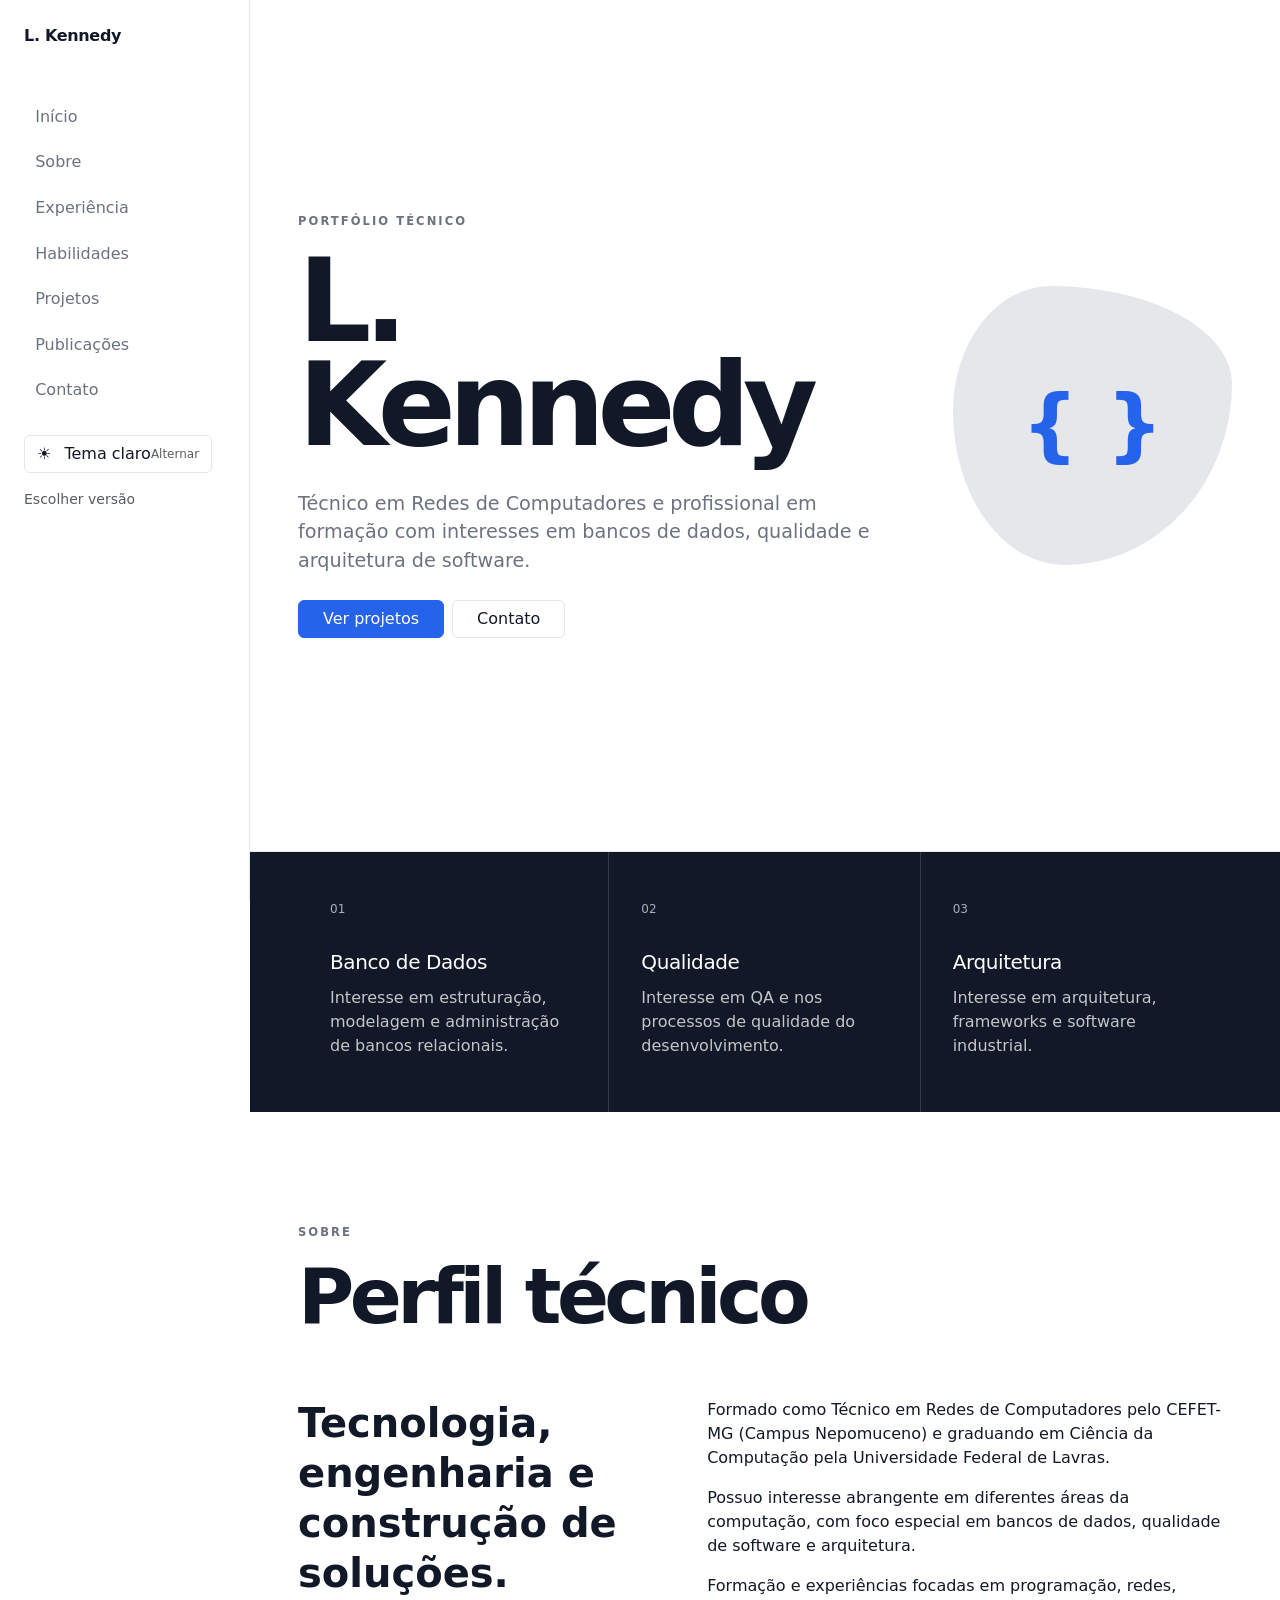
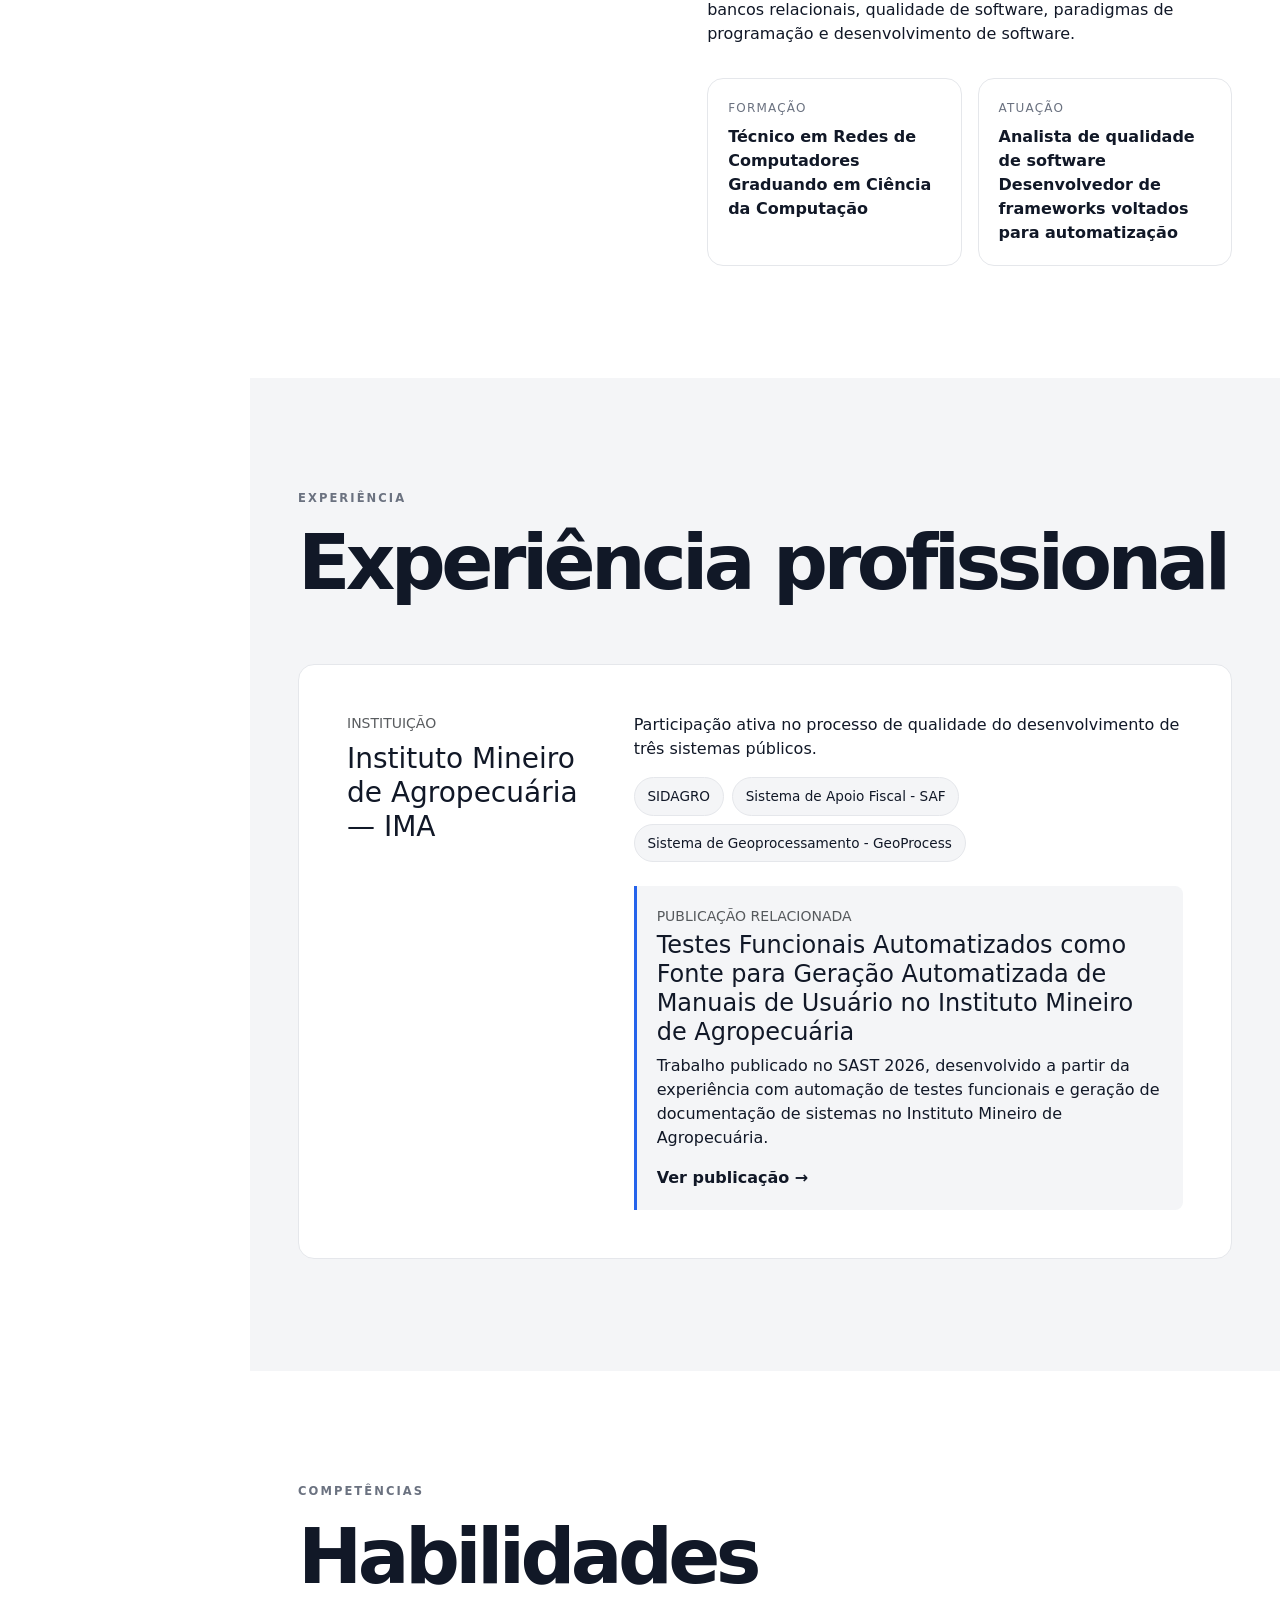
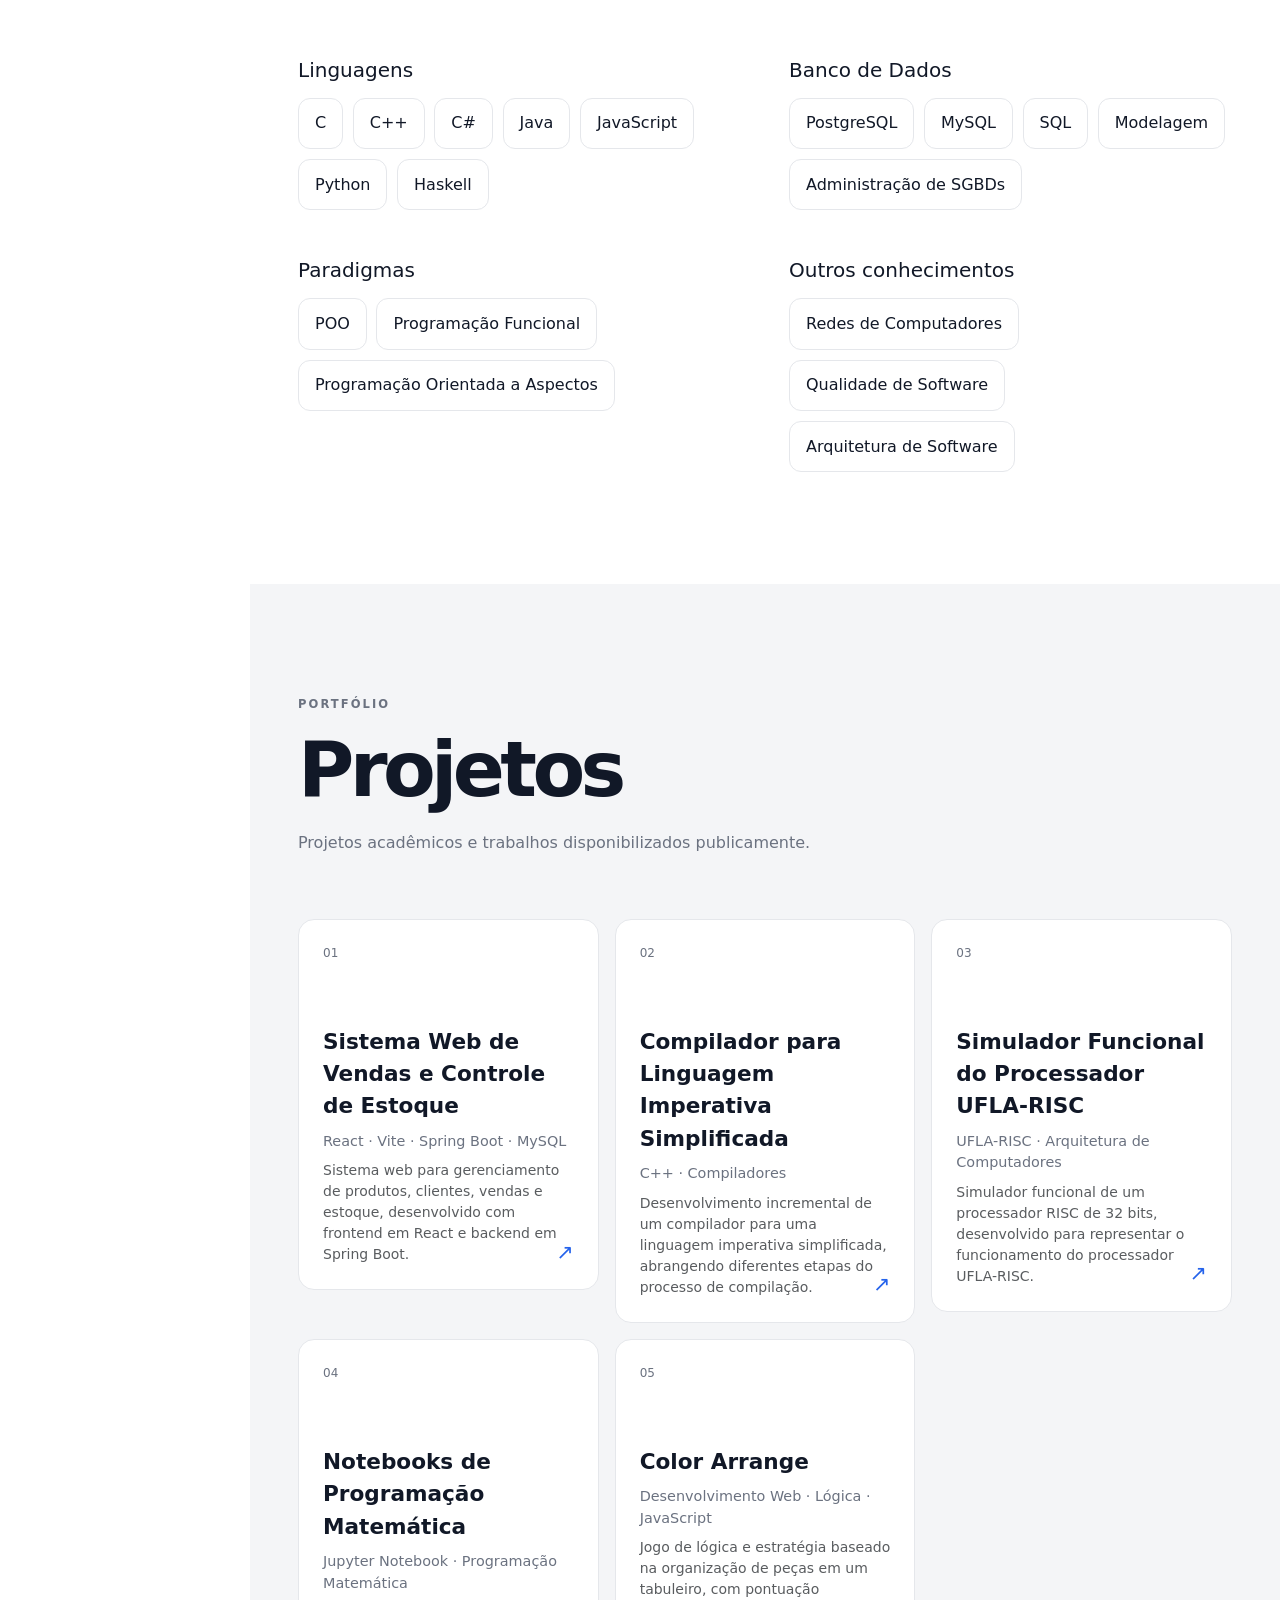
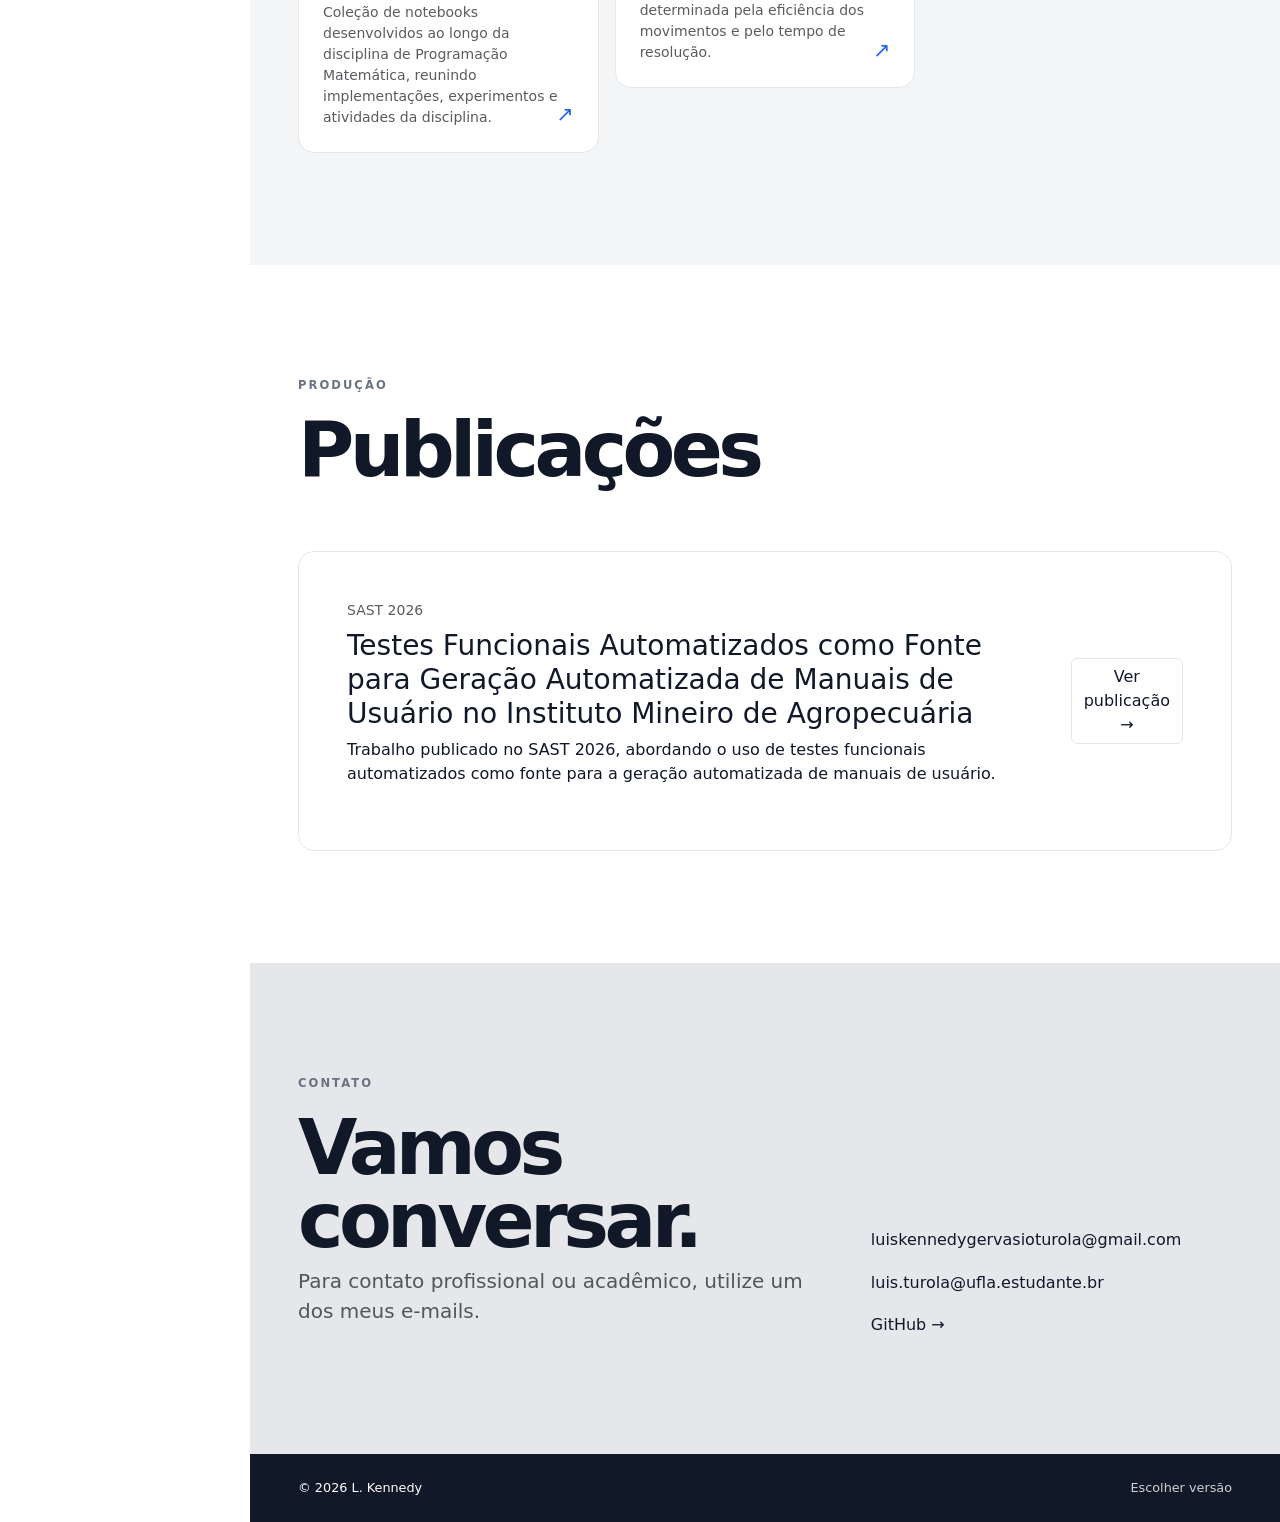
==== commit 72ebba3a: "[Kennedy] Versão com w3.css" ====
--- a/bootstrap/index.html
+++ b/bootstrap/index.html
@@ -3,8 +3,8 @@
 <head>
     <meta charset="UTF-8">
     <meta name="viewport" content="width=device-width, initial-scale=1.0">
-    <meta name="description" content="Página pessoal e portfólio técnico de Nome Profissional.">
-    <title>Nome Profissional | Portfólio</title>
+    <meta name="description" content="Página pessoal e portfólio técnico de L. Kennedy.">
+    <title>L. Kennedy | Portfólio</title>
 
     <!-- Bootstrap CSS -->
     <link href="https://cdn.jsdelivr.net/npm/bootstrap@5.3.3/dist/css/bootstrap.min.css" rel="stylesheet">
@@ -17,7 +17,7 @@
 <!-- HEADER MOBILE -->
 <header class="mobile-header d-lg-none sticky-top">
     <div class="container-fluid d-flex align-items-center justify-content-between py-3">
-        <a href="#inicio" class="brand text-decoration-none">Nome Profissional</a>
+        <a href="#inicio" class="brand text-decoration-none">L. Kennedy</a>
         <div class="d-flex align-items-center gap-2">
             <button class="btn btn-sm theme-button" id="themeToggleMobile" type="button" aria-label="Alternar tema">
                 <span class="theme-icon">☀️</span>
@@ -38,9 +38,9 @@
         <button type="button" class="btn-close" data-bs-dismiss="offcanvas" aria-label="Fechar"></button>
     </div>
 
-    <div class="offcanvas-body d-flex flex-column p-0">
-        <div class="sidebar-inner">
-            <a href="#inicio" class="brand text-decoration-none d-none d-lg-block">Nome Profissional</a>
+    <div class="offcanvas-body p-0">
+        <div class="sidebar-inner d-flex flex-column h-100 p-4">
+            <a href="#inicio" class="brand text-decoration-none d-none d-lg-block">L. Kennedy</a>
 
             <nav class="nav flex-column gap-1 mt-lg-5">
                 <a class="nav-link" href="#inicio">Início</a>
@@ -52,7 +52,7 @@
                 <a class="nav-link" href="#contato">Contato</a>
             </nav>
 
-            <div class="sidebar-footer mt-auto">
+            <div class="sidebar-footer mt-auto pt-4">
                 <button class="btn theme-button w-100 text-start d-flex align-items-center justify-content-between"
                         id="themeToggle" type="button">
                     <span>
@@ -61,8 +61,7 @@
                     </span>
                     <small class="text-muted" style="font-size: 0.75rem;">Alternar</small>
                 </button>
-                <a class="small text-body-secondary text-decoration-none d-block mt-3" href="../index.html">Escolher
-                    versão</a>
+                <a class="small text-body-secondary text-decoration-none d-block mt-3" href="../index.html">Escolher versão</a>
             </div>
         </div>
     </div>
@@ -136,14 +135,12 @@
                 </div>
                 <div class="col-lg-7">
                     <p>
-                        Formado como Técnico em Redes de Computadores pelo CEFET-MG,
-                        campus Nepomuceno. Tenho interesse em diferentes áreas da computação,
-                        com foco especial em bancos de dados, qualidade de software e arquitetura.
+                        Formado como Técnico em Redes de Computadores pelo CEFET-MG (Campus Nepomuceno) e
+                        graduando em Ciência da Computação pela Universidade Federal de Lavras.
                     </p>
                     <p>
-                        Graduando em Ciências da computação pela Universidade Federal de Lavras ,
-                        campus Nepomuceno. Tenho interesse em diferentes áreas da computação,
-                        com foco especial em bancos de dados, qualidade de software e arquitetura.
+                        Possuo interesse abrangente em diferentes áreas da computação, com foco especial
+                        em bancos de dados, qualidade de software e arquitetura.
                     </p>
                     <p>
                         Formação e experiências focadas em programação, redes, bancos
@@ -155,7 +152,7 @@
                             <div class="mini-card">
                                 <span>Formação</span>
                                 <strong>Técnico em Redes de Computadores</strong>
-                                <strong>Graduando em Ciências da Computação</strong>
+                                <strong>Graduando em Ciência da Computação</strong>
                             </div>
                         </div>
                         <div class="col-sm-6">
@@ -199,11 +196,16 @@
 
                         <div class="publication-callout mt-4">
                             <p class="small text-body-secondary mb-1">PUBLICAÇÃO RELACIONADA</p>
-                            <h4>Artigo sobre Engenharia de Software</h4>
+                            <h4>Testes Funcionais Automatizados como Fonte para Geração Automatizada de Manuais de
+                                Usuário no Instituto Mineiro de Agropecuária</h4>
                             <p class="mb-3">
-                                Trabalho publicado no SAST 2026, com atuação como primeiro autor.
+                                Trabalho publicado no SAST 2026, desenvolvido a partir da experiência com automação de
+                                testes funcionais e geração de documentação de sistemas no Instituto Mineiro de
+                                Agropecuária.
                             </p>
-                            <a href="#" class="text-decoration-none fw-semibold">Ver publicação →</a>
+                            <a href="https://cbsoft.sbc.org.br/2026/data/papers/sast/Testes%20Funcionais%20Automatizados%20como%20Fonte%20para%20Gera%C3%A7%C3%A3o%20Automatizada%20de%20Manuais%20de%20Usu%C3%A1rio%20no%20Instituto%20Mineiro%20de%20Agropecu%C3%A1ria.pdf"
+                               target="_blank" rel="noopener" class="text-decoration-none fw-semibold">Ver publicação
+                                →</a>
                         </div>
                     </div>
                 </div>
@@ -223,14 +225,11 @@
                 <div class="col-lg-6">
                     <h3 class="h5 mb-3">Linguagens</h3>
                     <div class="skill-grid">
-                        <a class="skill-card" href="https://en.cppreference.com/w/c" target="_blank"
-                           rel="noopener">C</a>
+                        <a class="skill-card" href="https://en.cppreference.com/w/c" target="_blank" rel="noopener">C</a>
                         <a class="skill-card" href="https://en.cppreference.com/w/cpp" target="_blank" rel="noopener">C++</a>
-                        <a class="skill-card" href="https://learn.microsoft.com/dotnet/csharp/" target="_blank"
-                           rel="noopener">C#</a>
+                        <a class="skill-card" href="https://learn.microsoft.com/dotnet/csharp/" target="_blank" rel="noopener">C#</a>
                         <a class="skill-card" href="https://dev.java/" target="_blank" rel="noopener">Java</a>
-                        <a class="skill-card" href="https://developer.mozilla.org/docs/Web/JavaScript" target="_blank"
-                           rel="noopener">JavaScript</a>
+                        <a class="skill-card" href="https://developer.mozilla.org/docs/Web/JavaScript" target="_blank" rel="noopener">JavaScript</a>
                         <a class="skill-card" href="https://www.python.org/" target="_blank" rel="noopener">Python</a>
                         <a class="skill-card" href="https://www.haskell.org/" target="_blank" rel="noopener">Haskell</a>
                     </div>
@@ -252,8 +251,7 @@
                     <div class="skill-grid">
                         <a class="skill-card" href="#" target="_blank" rel="noopener">POO</a>
                         <a class="skill-card" href="#" target="_blank" rel="noopener">Programação Funcional</a>
-                        <a class="skill-card" href="#" target="_blank" rel="noopener">Programação Orientada a
-                            Aspectos</a>
+                        <a class="skill-card" href="#" target="_blank" rel="noopener">Programação Orientada a Aspectos</a>
                     </div>
                 </div>
 
@@ -281,41 +279,82 @@
             </div>
 
             <div class="row g-3">
+                <!-- Projeto 01 -->
                 <div class="col-md-6 col-xl-4">
                     <button class="project-card w-100 text-start" type="button"
                             data-bs-toggle="modal" data-bs-target="#projectModal"
-                            data-project-title="Projeto de Compiladores"
-                            data-project-tech="C++ · Compiladores"
-                            data-project-summary="Projeto desenvolvido para a disciplina de Compiladores. Este texto é um espaço reservado para o resumo do projeto.">
+                            data-project-title="Sistema Web de Vendas e Controle de Estoque"
+                            data-project-tech="React · Vite · Spring Boot · MySQL"
+                            data-project-summary="Sistema web de vendas e controle de estoque desenvolvido para apoiar o gerenciamento de produtos, clientes e vendas. A aplicação possui integração entre frontend e backend, com atualização automática do estoque conforme as vendas são registradas e persistência dos dados em MySQL 8. O projeto foi desenvolvido com foco em organização, simplicidade de uso e integração entre as diferentes camadas da aplicação."
+                            data-project-link="https://github.com/TobiasMaugus/Engenharia_Software.git">
                         <span class="project-index">01</span>
-                        <span class="project-title">Projeto de Compiladores</span>
-                        <span class="project-meta">C++ · Compiladores</span>
+                        <span class="project-title">Sistema Web de Vendas e Controle de Estoque</span>
+                        <span class="project-meta">React · Vite · Spring Boot · MySQL</span>
+                        <span class="project-desc d-block small text-body-secondary mt-2">Sistema web para gerenciamento de produtos, clientes, vendas e estoque, desenvolvido com frontend em React e backend em Spring Boot.</span>
                         <span class="project-arrow">↗</span>
                     </button>
                 </div>
 
+                <!-- Projeto 02 -->
                 <div class="col-md-6 col-xl-4">
                     <button class="project-card w-100 text-start" type="button"
                             data-bs-toggle="modal" data-bs-target="#projectModal"
-                            data-project-title="Projeto de Engenharia de Software"
-                            data-project-tech="Java · Engenharia de Software"
-                            data-project-summary="Projeto desenvolvido para a disciplina de Engenharia de Software. Este texto é um espaço reservado para o resumo do projeto.">
+                            data-project-title="Compilador para Linguagem Imperativa Simplificada"
+                            data-project-tech="C++ · Compiladores"
+                            data-project-summary="Projeto acadêmico de desenvolvimento incremental de um compilador para uma linguagem imperativa simplificada. O projeto contempla as etapas de análise léxica, análise sintática, análise semântica e geração de código intermediário. Cada etapa foi desenvolvida e organizada separadamente, acompanhada de exemplos e mecanismos próprios para compilação e execução."
+                            data-project-link="https://github.com/Kenny-0h/Compiler-Project.git">
                         <span class="project-index">02</span>
-                        <span class="project-title">Projeto de Engenharia de Software</span>
-                        <span class="project-meta">Java · Engenharia de Software</span>
+                        <span class="project-title">Compilador para Linguagem Imperativa Simplificada</span>
+                        <span class="project-meta">C++ · Compiladores</span>
+                        <span class="project-desc d-block small text-body-secondary mt-2">Desenvolvimento incremental de um compilador para uma linguagem imperativa simplificada, abrangendo diferentes etapas do processo de compilação.</span>
                         <span class="project-arrow">↗</span>
                     </button>
                 </div>
 
+                <!-- Projeto 03 -->
                 <div class="col-md-6 col-xl-4">
                     <button class="project-card w-100 text-start" type="button"
                             data-bs-toggle="modal" data-bs-target="#projectModal"
-                            data-project-title="Otimização e Heurísticas"
-                            data-project-tech="Python · Jupyter · Solvers"
-                            data-project-summary="Notebooks e implementações desenvolvidos para a disciplina de Programação Matemática. Este texto é um espaço reservado para o resumo do projeto.">
+                            data-project-title="Simulador Funcional do Processador UFLA-RISC"
+                            data-project-tech="UFLA-RISC · Arquitetura de Computadores"
+                            data-project-summary="Projeto acadêmico desenvolvido para a disciplina de Arquitetura de Computadores II. O projeto implementa um simulador funcional para o processador RISC de 32 bits UFLA-RISC, permitindo representar e executar as operações definidas para a arquitetura estudada na disciplina."
+                            data-project-link="https://github.com/TobiasMaugus/ufla-risc-simulador-grupo1.git">
                         <span class="project-index">03</span>
-                        <span class="project-title">Otimização e Heurísticas</span>
-                        <span class="project-meta">Python · Jupyter · Solvers</span>
+                        <span class="project-title">Simulador Funcional do Processador UFLA-RISC</span>
+                        <span class="project-meta">UFLA-RISC · Arquitetura de Computadores</span>
+                        <span class="project-desc d-block small text-body-secondary mt-2">Simulador funcional de um processador RISC de 32 bits, desenvolvido para representar o funcionamento do processador UFLA-RISC.</span>
+                        <span class="project-arrow">↗</span>
+                    </button>
+                </div>
+
+                <!-- Projeto 04 -->
+                <div class="col-md-6 col-xl-4">
+                    <button class="project-card w-100 text-start" type="button"
+                            data-bs-toggle="modal" data-bs-target="#projectModal"
+                            data-project-title="Notebooks de Programação Matemática"
+                            data-project-tech="Jupyter Notebook · Programação Matemática"
+                            data-project-summary="Repositório destinado ao armazenamento dos notebooks Jupyter desenvolvidos para a disciplina de Programação Matemática — GCC118. O repositório reúne as atividades e implementações realizadas ao longo da disciplina, servindo como registro dos experimentos e soluções desenvolvidos durante o curso."
+                            data-project-link="https://github.com/Kenny-0h/Programacao_Matematica_Notebooks.git">
+                        <span class="project-index">04</span>
+                        <span class="project-title">Notebooks de Programação Matemática</span>
+                        <span class="project-meta">Jupyter Notebook · Programação Matemática</span>
+                        <span class="project-desc d-block small text-body-secondary mt-2">Coleção de notebooks desenvolvidos ao longo da disciplina de Programação Matemática, reunindo implementações, experimentos e atividades da disciplina.</span>
+                        <span class="project-arrow">↗</span>
+                    </button>
+                </div>
+
+                <!-- Projeto 05 -->
+                <div class="col-md-6 col-xl-4">
+                    <button class="project-card w-100 text-start" type="button"
+                            data-bs-toggle="modal" data-bs-target="#projectModal"
+                            data-project-title="Color Arrange"
+                            data-project-tech="Desenvolvimento Web · Lógica · JavaScript"
+                            data-project-summary="Color Arrange é um jogo de lógica e estratégia baseado na organização de peças em um tabuleiro. O objetivo é reorganizar todas as peças em suas posições corretas utilizando uma sequência de movimentos válidos. A partida não possui uma condição de derrota por erros, permitindo que o jogador continue tentando até solucionar o tabuleiro ou desistir. A pontuação considera a eficiência da solução, combinando o tempo gasto e o número de movimentos realizados de acordo com o tamanho do tabuleiro."
+                            data-project-link="https://github.com/Kenny-0h/Color_Arrange.git">
+                        <span class="project-index">05</span>
+                        <span class="project-title">Color Arrange</span>
+                        <span class="project-meta">Desenvolvimento Web · Lógica · JavaScript</span>
+                        <span class="project-desc d-block small text-body-secondary mt-2">Jogo de lógica e estratégia baseado na organização de peças em um tabuleiro, com pontuação determinada pela eficiência dos movimentos e pelo tempo de resolução.</span>
                         <span class="project-arrow">↗</span>
                     </button>
                 </div>
@@ -334,13 +373,14 @@
             <article class="publication-card">
                 <div>
                     <p class="small text-body-secondary mb-2">SAST 2026</p>
-                    <h3>Artigo sobre Engenharia de Software</h3>
+                    <h3>Testes Funcionais Automatizados como Fonte para Geração Automatizada de Manuais de Usuário no Instituto Mineiro de Agropecuária</h3>
                     <p>
-                        Publicação relacionada à experiência profissional e às áreas de
-                        interesse em Engenharia de Software.
-                    </p>
-                </div>
-                <a href="#" class="btn btn-outline-secondary">Ver publicação →</a>
+                        Trabalho publicado no SAST 2026, abordando o uso de testes funcionais automatizados como fonte
+                        para a geração automatizada de manuais de usuário.
+                    </p>
+                </div>
+                <a href="https://cbsoft.sbc.org.br/2026/data/papers/sast/Testes%20Funcionais%20Automatizados%20como%20Fonte%20para%20Gera%C3%A7%C3%A3o%20Automatizada%20de%20Manuais%20de%20Usu%C3%A1rio%20no%20Instituto%20Mineiro%20de%20Agropecu%C3%A1ria.pdf"
+                   target="_blank" rel="noopener" class="btn btn-outline-secondary">Ver publicação →</a>
             </article>
         </div>
     </section>
@@ -358,9 +398,9 @@
                 </div>
                 <div class="col-lg-5">
                     <div class="contact-links">
-                        <a href="mailto:email.profissional@exemplo.com">email.profissional@exemplo.com</a>
-                        <a href="mailto:email.academico@exemplo.com">email.academico@exemplo.com</a>
-                        <a href="#" target="_blank" rel="noopener">GitHub →</a>
+                        <a href="mailto:luiskennedygervasioturola@gmail.com">luiskennedygervasioturola@gmail.com</a>
+                        <a href="mailto:luis.turola@ufla.estudante.br">luis.turola@ufla.estudante.br</a>
+                        <a href="https://github.com/Kenny-0h" target="_blank" rel="noopener">GitHub →</a>
                     </div>
                 </div>
             </div>
@@ -382,7 +422,7 @@
             <div class="modal-body pt-0">
                 <p id="projectModalTech" class="text-body-secondary"></p>
                 <p id="projectModalSummary"></p>
-                <a id="projectModalLink" href="#" class="btn btn-primary mt-2">Ver no GitHub →</a>
+                <a id="projectModalLink" href="#" class="btn btn-primary mt-2" target="_blank" rel="noopener">Ver no GitHub →</a>
             </div>
         </div>
     </div>
@@ -391,7 +431,7 @@
 <!-- RODAPÉ DA PÁGINA -->
 <footer class="footer">
     <div class="container-fluid px-4 px-md-5 d-flex flex-column flex-md-row justify-content-between gap-2">
-        <span>© 2026 Nome Profissional</span>
+        <span>© 2026 L. Kennedy</span>
         <a href="../index.html">Escolher versão</a>
     </div>
 </footer>
